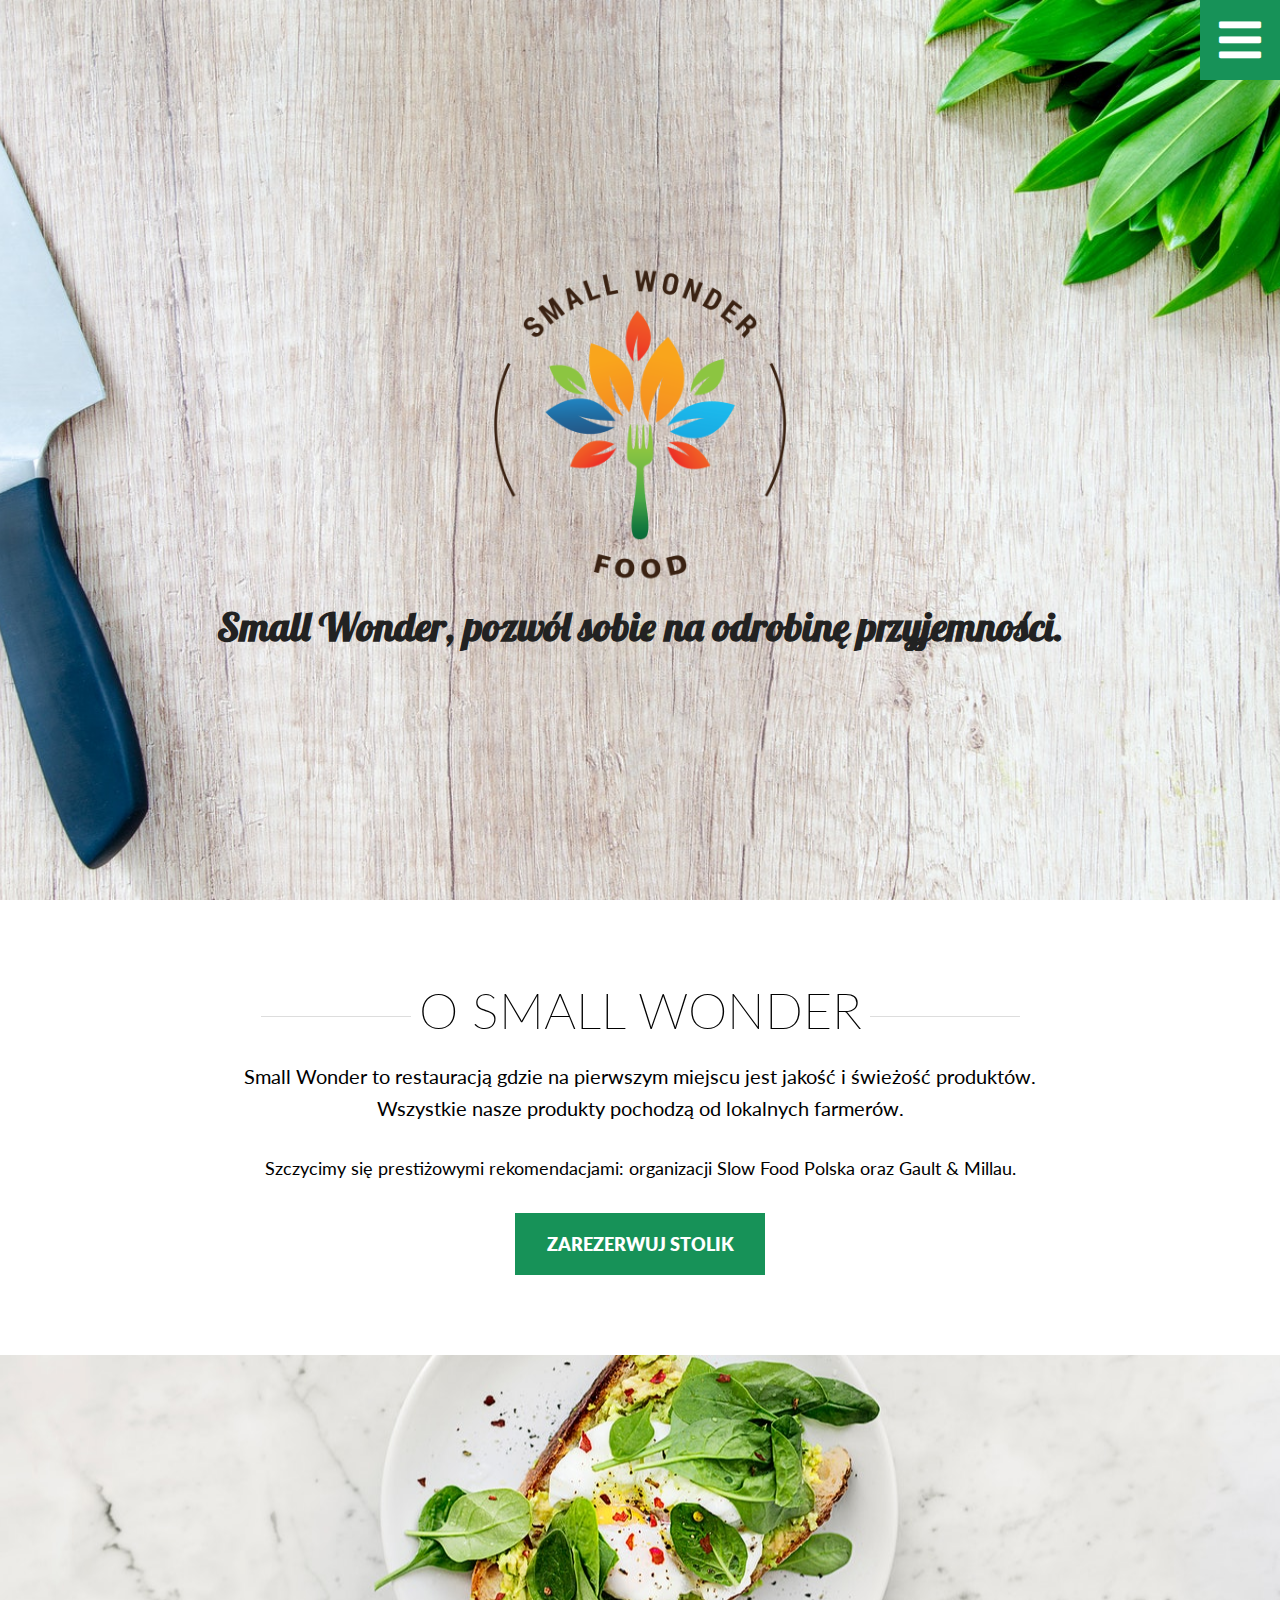
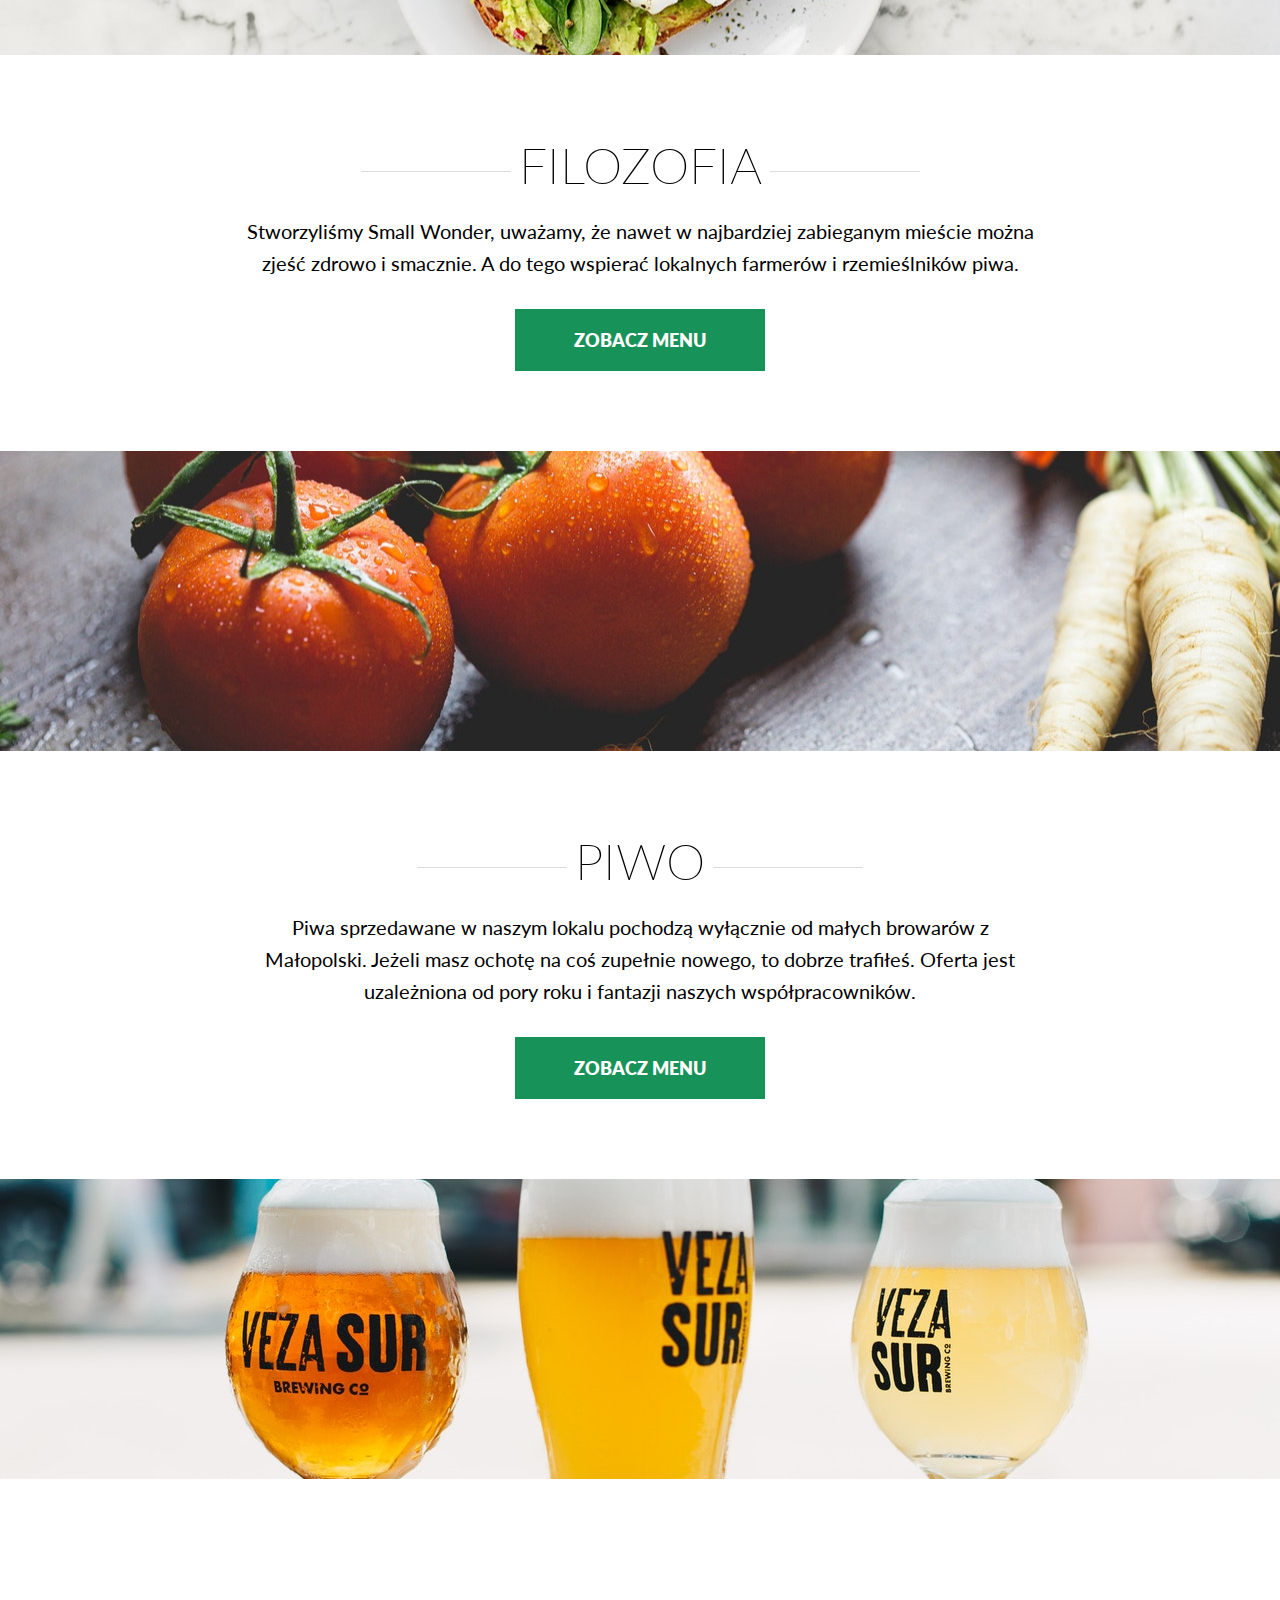
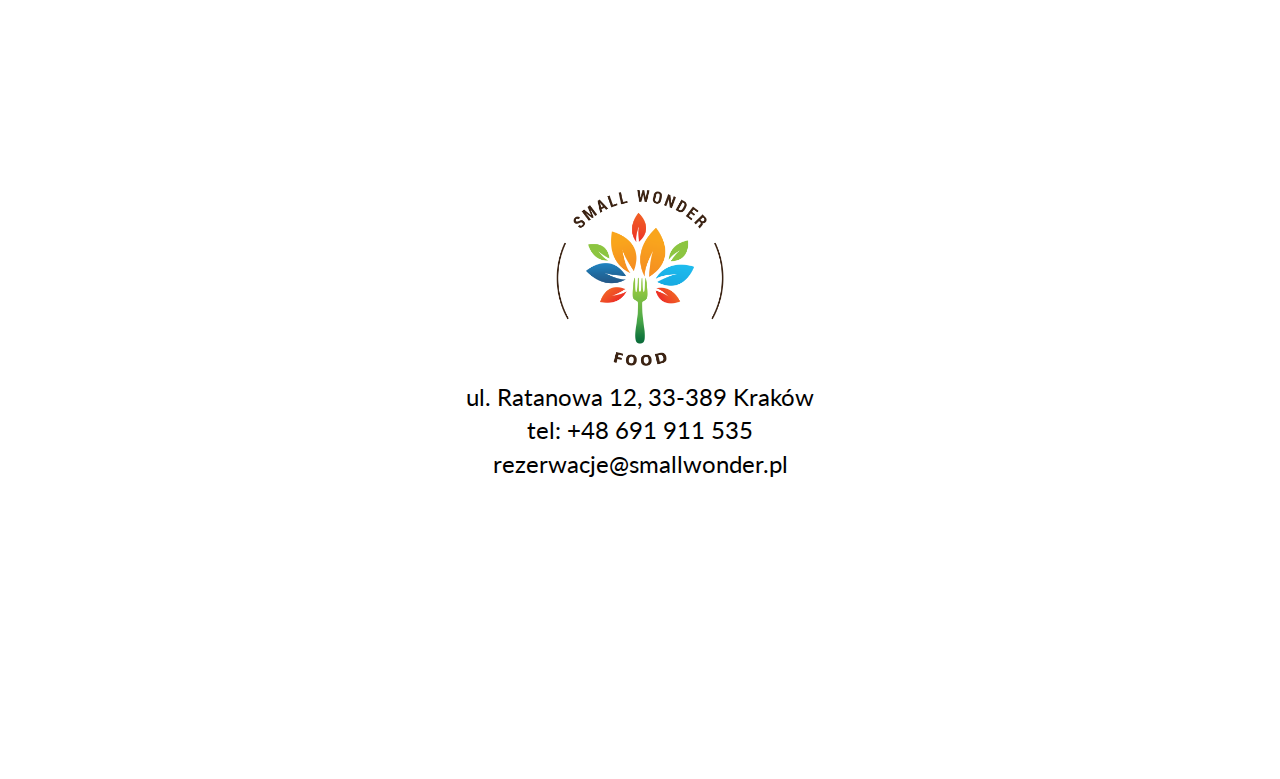
==== index.html @ 8755cf86 "first commit" ====
<!DOCTYPE html>
<html lang="pl">
<head>
  <meta charset="UTF-8">
  <meta name="description" content="Gotowanie to nasza pasja.">
  <meta name="keywords" content="restauracja, dobre jedzenie, kraków, piwo, obiad, lunch, kolacja">
  <meta name="author" content="ddg">
  <meta name="viewport" content="width=device-width, initial-scale=1.0">
  <link rel="stylesheet" href="https://cdnjs.cloudflare.com/ajax/libs/font-awesome/5.15.1/css/all.min.css">
  <link rel="stylesheet" href="css/utilities.css">
  <link rel="stylesheet" href="css/main.css">
  <title>Small Wonder - Home</title>
</head>

<body>
  <div class="wrapper">
    <!-- Start menu -->
    <div class="menu">
      <div class="menu-btn">
        <p><i class="fas fa-bars fa-3x"></i></p>
      </div>
      <div class="menu-container text-center">
        <nav>
          <ul class="main-menu">
            <li><a class="active" href="./">Start</a></li>
            <li><a href="menu.html">Menu</a></li>
            <li><a href="imprezy.html">Imprezy</a></li>
            <li><a href="rezerwacja.html">Rezerwacja</a></li>
            <li><a href="kontakt.html">Kontakt</a></li>
          </ul>
          <ul class="social-menu">
            <li><a href="https://www.instagram.com/"><i class="fab fa-instagram fa-3x"></i></a></li>
            <li><a href="https://www.facebook.com"><i class="fab fa-facebook-square fa-3x"></i></a></li>
          </ul>
        </nav>
      </div>
    </div>
    <!-- Start header -->
    <header class="home-page">
      <div class="container text-center content-center">
        <img class="logo" src="img/logo.png" alt="small wonder logo">
        <h1>Small Wonder, pozwól sobie na odrobinę przyjemności.</h1>
      </div>
    </header>
    <!-- Start main -->
    <main>
      <!-- Start About-us -->
      <section class="about-us">
        <div class="container text-center">
          <h2 class="primary-header">O Small Wonder</h2>
          <p class="lead">Small Wonder to restauracją gdzie na pierwszym miejscu jest jakość i świeżość produktów. Wszystkie nasze produkty pochodzą od lokalnych farmerów.</p>
          <p class="small-text">Szczycimy się prestiżowymi rekomendacjami: organizacji Slow Food Polska oraz Gault &
            Millau.</p>
          <a href="rezerwacja.html" class="btn">Zarezerwuj stolik</a>
        </div>
      </section>

      <div class="bg-img about-us-bg"></div>

      <!-- Start philosophy -->
      <section class="philosophy">
        <div class="container text-center">
          <h2 class="primary-header">Filozofia</h2>
          <p class="lead">Stworzyliśmy Small Wonder, uważamy, że nawet w najbardziej zabieganym mieście można zjeść zdrowo i smacznie. A do tego wspierać lokalnych farmerów i rzemieślników piwa.</p>
          <a href="menu.html" class="btn">Zobacz menu</a>
        </div>
      </section>
      
      <div class="bg-img philosophy-bg"></div>

      <!-- Start our beers -->
      <section class="our-beers">
        <div class="container text-center">
          <h2 class="primary-header">Piwo</h2>
          <p class="lead">Piwa sprzedawane w naszym lokalu pochodzą wyłącznie od małych browarów z Małopolski. Jeżeli masz ochotę na coś zupełnie nowego, to dobrze trafiłeś. Oferta jest uzależniona od pory roku i fantazji naszych współpracowników.</p>
          <a href="menu.html" class="btn">Zobacz menu</a>
        </div>
      </section>

      <div class="bg-img beer-bg"></div>

    </main>
    <!-- Footer and contact -->
    <footer>
      <div class="container text-center content-center">
        <img class="logo" src="img/logo.png" alt="small wonder logo">
        <div class="contact">
          <p>ul. Ratanowa 12, 33-389 Kraków</p>
          <p>tel: +48 691 911 535</p>
          <p>rezerwacje@smallwonder.pl</p>
        </div>
      </div>
    </footer>
  </div>
  <script src="js/main.js"></script>
</body>

</html>
---- css/utilities.css ----
/* Utilities */
.container{
  padding: 60px 40px 60px;
  width: 100%;
  max-width: 960px;
  margin: 0 auto;
  overflow: hidden;
}

.content-center{
    position: absolute;
    top: 50%;
    left: 50%;
    width: 80%;
    transform: translate(-50%, -50%);
}
.primary-header{
  position: relative;
  display: inline-block;
  font-size: 3.2rem;
  margin-bottom: 20px;
  text-transform: uppercase;
  font-weight: 200;
}
.primary-header::before,
.primary-header::after{
  content: '';
  position: absolute;
  top: 60%;
  width: 50px;
  height: 1px;
  background-color: #ddd;
}
.primary-header::before{
  left: -54px;
}
.primary-header::after{
  right: -54px;
}
.logo{
  width: 250px;
}
.lead{
  font-size: 2rem;
  margin-bottom: 30px;
}
.small-text{
  font-size: 1.6rem;
}

.btn{
  display: inline-block;
  padding: 20px 30px;
  width: 250px;
  background-color: var(--primary-color);
  font-size: 1.8rem;
  font-weight: 800;
  text-transform: uppercase;
}

.text-center{
  text-align: center;
}
.bg-img{
  position: relative;
  height: 300px;
}
.sub-page{
  position: relative;
  height: 65vh;
}

/* Media */

/* Phone */
@media (min-width: 940px){
  .container{
    padding: 80px 80px;
  }
.primary-header::before,
.primary-header::after{
  width: 150px;
}
  .primary-header::before{
    left: -158px;
  }
  .primary-header::after{
    right: -158px;
  }
}
---- css/main.css ----
@import url('https://fonts.googleapis.com/css2?family=Lobster&family=Shadows+Into+Light+Two&display=swap');
@import url('https://fonts.googleapis.com/css2?family=Lato:wght@100;300;700&display=swap');
/* Var */
:root{
  --primary-color: hsl(152, 73%, 33%);

}
/* Reset */
*{
  box-sizing: border-box;
  margin: 0;
  padding: 0;
}
html{
  font-size: 10px;
  font-family: 'Lato', sans-serif;
}
a{
  text-decoration: none;
  color: #fff;
}
p{
  font-size: 1.6rem;
  line-height: 1.6;
}
ul{
  list-style: none;
}
img{
  width: 100%;
}

/* Menu */
.menu-container{
  display: block;
  position: fixed;
  padding: 20px 0 40px;
  width: 100%;
  background-color: var(--primary-color);
  transform: translateY(-100%);
  transition: .5s ease-in;
  z-index: 1;
}
.menu-btn{
  cursor: pointer;
}
.menu-btn p i{
  transition: .5s ease-in;
}
.menu-btn.show p i{
  transform: rotate(90deg);
}

.main-menu a{
  position: relative;
  display: inline-block;
  padding: 0 10px;
  margin-top: 15px;
  font-size: 2.2rem;
  text-transform: uppercase;
  outline: none;
}
.social-menu {
  margin-top: 20px;
}
.social-menu li {
  display:inline-block;
  margin-left: 20px;
  color: #fff;
}
.social-menu > li:first-child{
  margin-left: 0px;
}
.main-menu >li:first-child a {
margin-top: 0;
}
.main-menu a.active::before{
content: '';
position: absolute;
left: 0;
right: 0;
bottom: -3px;
width: 100%;
height: 1px;
background-color: #fff;
}

.show{
transform: translateX(0);
}

.menu-btn{
  position: fixed;
  top: 0;
  right: 0;
  display: flex;
  justify-content: center;
  align-items: center;
  width: 80px;
  height: 80px;
  background-color: var(--primary-color);
  color: #fff;
  z-index: 2;
}

/* Header */
header.home-page{
  position: relative;
  height: 100vh;
  width: 100%;
  background:url('../img/main-bg-md.jpg') no-repeat center center/cover;
}
header .container{
  padding: 0;
}
header .container h1{
  font-family: 'Lobster', cursive;
  font-size: 2.4rem;
  color:  #222;
}

/* About-us */
.about-us .btn{
  margin-top: 30px;
}
.about-us-bg,
.philosophy-bg,
.beer-bg{
  background-attachment: fixed;
}
.about-us-bg{
  background: url('../img/menu-sm.jpg') no-repeat center center/cover;
}

/* Philosophy */
.philosophy-bg{
    background: url('../img/vegetable-sm.jpg') no-repeat center center/cover;
}
/* Beer */
.beer-bg{
  background: url('../img/beer-sm.jpg') no-repeat center center/cover;
}
/* footer and contact */
footer{
  position: relative;
  height: 100vh;
}
footer img.logo{
  width: 200px;
}
footer .container{
  padding:0;
}

footer .contact p:first-child{
  margin-top: 0px;
}
footer .contact p{
  font-size: 2.4rem;
  line-height: 1.4;
}

/* Menu page */
.menu-header{
  background:url('../img/menu-sm.jpg') no-repeat center center/cover;
}
.restaurant-menu .primary-header{
  margin-top: 60px;
}
.type-of-dish{
  font-size: 3.2rem;
  font-weight: 400;
}
.dish-container{
  padding:20px 0px;
  margin-top: 40px;
  border-bottom: 1px solid #ddd;
}
.container > .dish-container:first-child{
  margin-top: 0;
  padding-top: 0;
}

.food-box{
  padding: 10px 10px;
}
.food-box .dish{
  font-size: 2rem;
}
.food-box .price{
  font-weight: bold;
  margin-top: 5px;
  font-size: 1.4rem;
}
/* Party page */
.party-header{
  background:url('../img/party-sm.jpg') no-repeat center center/cover;
}
.space{
  background-color: var(--primary-color);
  color: #fff;
}
.space.container{
  min-width: 100%;
}
.space .primary-header{
  font-size: 2.4rem;
}
.space h4{
  font-weight: 200;
  font-size: 2.6rem;
  margin: 10px 0 10px;
}
.space .primary-header::before,
.space .primary-header::after{
  background-color: #fff;
}
.number-of-seets{
  font-size: 10rem;
}
/* Reservation */
.reservation-header{
  background: url('../img/reservation-sm.jpg') no-repeat center center/cover;
}
.reservation .lead{
  border-bottom: 1px solid #d3d3d3;
  padding-bottom: 30px;
}
/* Contact page */
header.sub-page.contact-page{
  height: 90vh;
  box-shadow: -2px -2px 20px #666;
}
.contact-page .logo{
  margin-bottom: 10px;
}
.contact-page .btn{
  margin: 20px 0;
}
.contact-page .container{
  padding: 0;
}

.contact-card p{
  font-size: 1.8rem;
}
.contact-card > *:nth-child(6){
  margin-top: 20px;
}

.container-map{
  height: 100vh;
  overflow: hidden;
}
.map{
  width: 100%;
  height: 100vh;
}

/* Form */
.form-container h4{
  font-size: 3.2rem;
  font-weight: 200;
  margin: 30px 0 10px;
}
label{
  display: block;
  text-align: left;
  font-size: 2.2rem;
}
input, select, textarea{
  display: inline-block;
  padding: 10px 15px;
  margin: 5px 0 10px;
  width: 100%;
  border: 1px solid #ddd;
  border-radius: 2px;
  background-color: #fff;
  color: #444;
  font-size: 2rem;
  box-shadow: 1px 1px 2px rgb(146, 146, 146);
  outline: none;

}
input[type="submit"]{
  max-width: 300px;
  background-color: var(--primary-color);
  color: #fff;
  cursor: pointer;
}
input:invalid{
  box-shadow: 1px 1px 2px rgb(197, 56, 56);
}
input[name="name"]:valid,
input[type="tel"]:valid,
input[type="email"]:valid,
input[type="number"]:valid,
input[type="date"]:valid,
select[name="reservation-time"]
{
  box-shadow: 1px 1px 2px rgb(47, 160, 72);
}
textarea[name="coments"]{
  font-family: 'Lato', sans-serif;
  height: 150px;
}
/* Query */



@media (min-width:640px){
  .contact-card{
    display: flex;
    justify-content: center;
    align-items: center;    
  }
  .contact-page .logo{
    margin-bottom: 0;
  }
}


@media (min-width:750px){
  .logo{
    width: 350px;
  }
  header.sub-page.contact-page{
    height: 40vh;

  }
}


@media (min-width: 860px){
  .inner-container{
    width: 800px;
    margin: 0 auto;
  }
  .primary-header{
    font-size: 5rem;
  }
}


@media (min-width:1024px){
header.home-page .container h1{
  font-size: 4rem;
}


header.sub-page.contact-page{
  position: absolute;
  bottom: 0;
  right: 0;
  width:400px;
  height: 600px;
  background-color: #fff;
}
.contact-card{
  flex-direction: column;
}
.contact-card .logo{
  width: 200px;
}
.space .primary-header{
  font-size: 4rem;
}
.space h4{
  font-size: 3rem;
}
.small-text{
  font-size: 1.8rem;
}
.form-container h4{
  font-size: 4rem;
  margin-bottom: 20px;
}
.reservation p.lead{
  padding: 40px 0;
}

.menu-header{
  background-image: url('../img/menu-md.jpg');
}
.reservation-header{
  background-image: url('../img/reservation-md.jpg');
}
.party-header{
  background-image: url('../img/party-md.jpg');
}
.about-us-bg{
  background: url('../img/menu-md.jpg') no-repeat center center/cover;
}
.philosophy-bg{
    background: url('../img/vegetable-md.jpg') no-repeat center center/cover;
}
.beer-bg{
  background: url('../img/beer-md.jpg') no-repeat center center/cover;
}

}

@media (min-width: 1400px){
.menu-header{
  background-image: url('../img/menu-lg.jpg');
}
.reservation-header{
  background-image: url('../img/reservation-lg.jpg');
}
.party-header{
  background-image: url('../img/party-lg.jpg');
}
.home-page{
  background:url('../img/main-bg-lg.jpg') no-repeat center center/cover;
}
.about-us-bg{
  background: url('../img/menu-lg.jpg') no-repeat center center/cover;
}
.philosophy-bg{
    background: url('../img/vegetable-lg.jpg') no-repeat center center/cover;
}
.beer-bg{
  background: url('../img/beer-lg.jpg') no-repeat center center/cover;
}


}
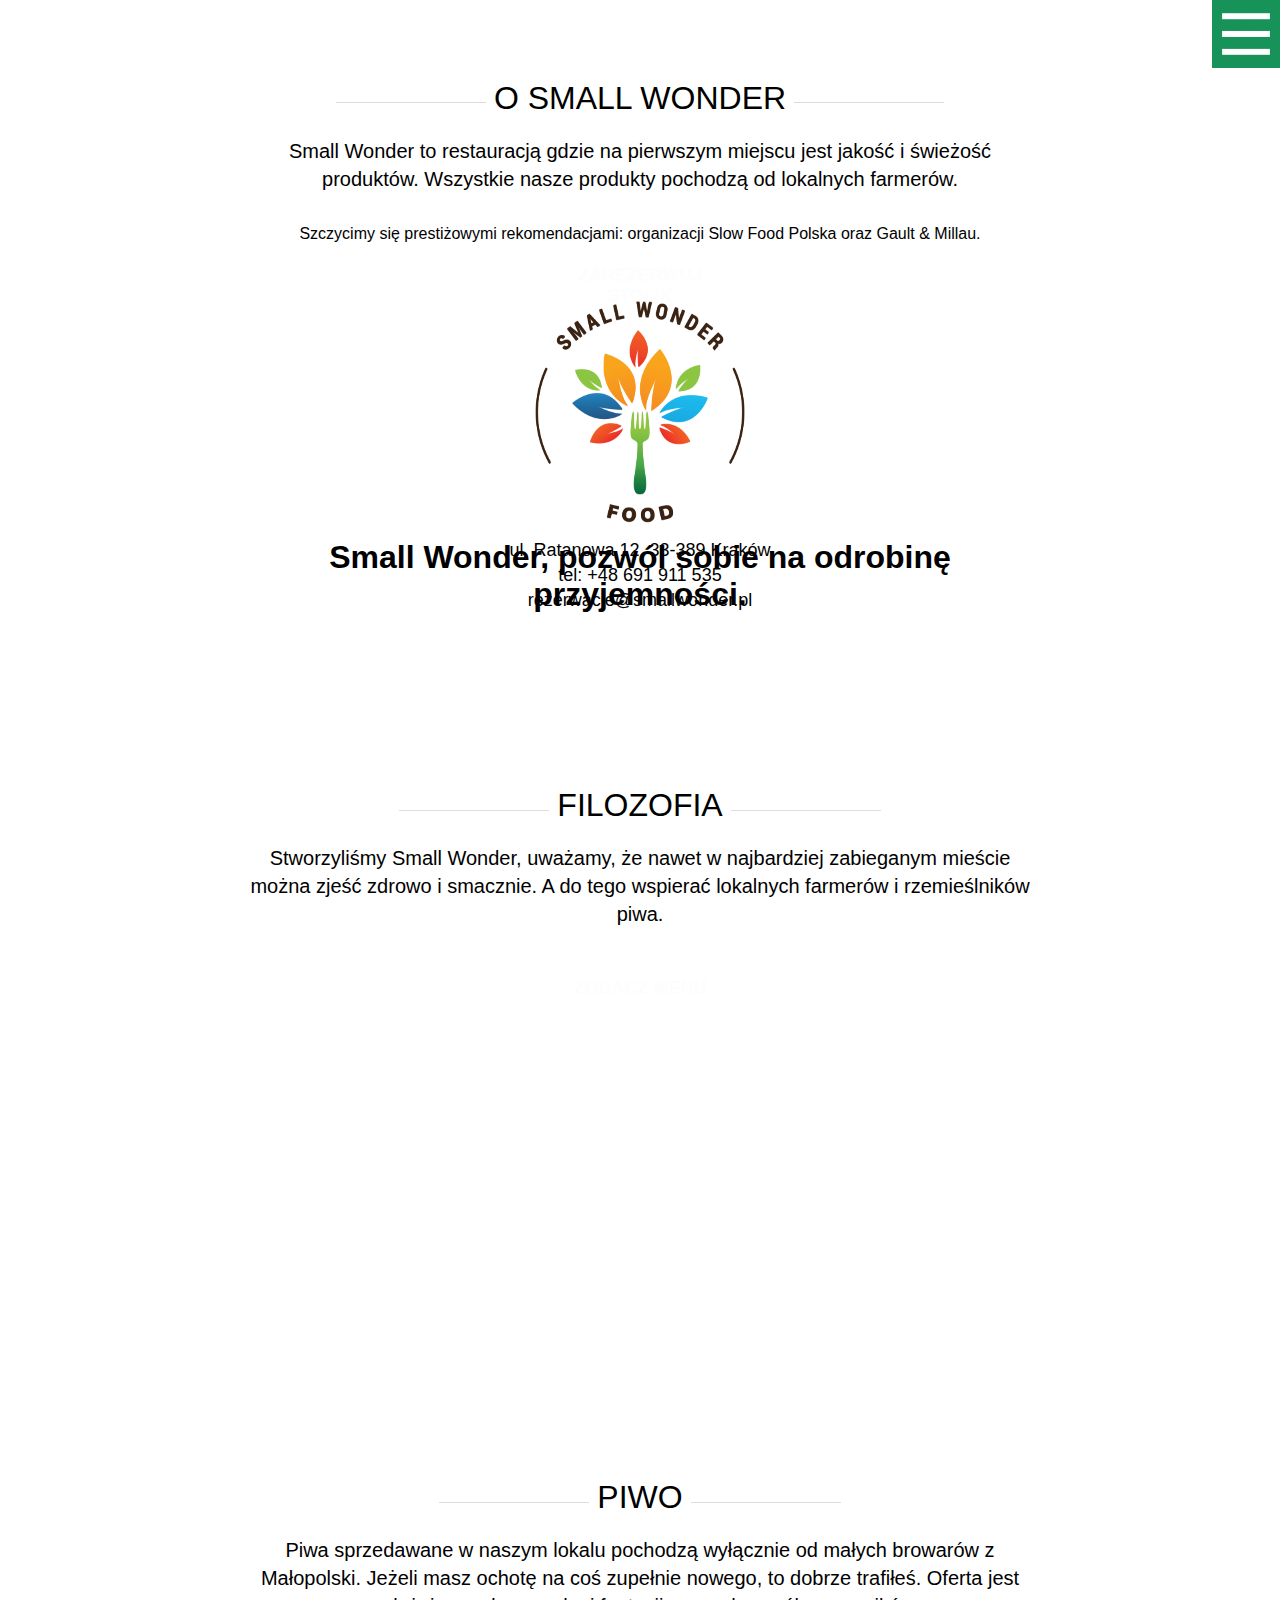
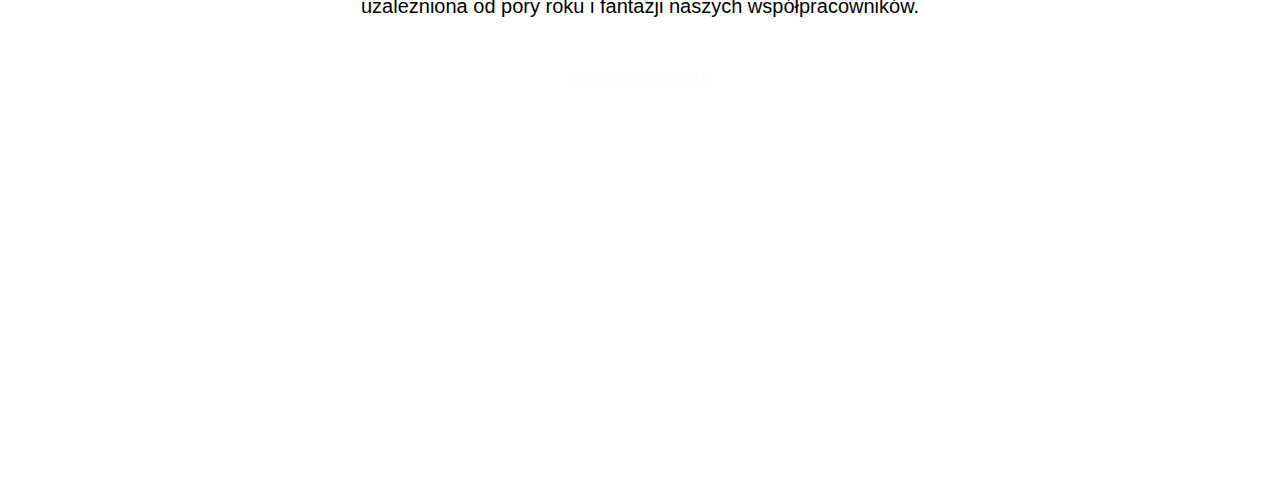
==== commit 49258216: "Change navigation to bem methodologies" ====
--- a/index.html
+++ b/index.html
@@ -1,5 +1,6 @@
 <!DOCTYPE html>
 <html lang="pl">
+
 <head>
   <meta charset="UTF-8">
   <meta name="description" content="Gotowanie to nasza pasja.">
@@ -10,31 +11,32 @@
   <link rel="stylesheet" href="css/utilities.css">
   <link rel="stylesheet" href="css/main.css">
   <title>Small Wonder - Home</title>
+  <script src="js/main.js" defer></script> 
 </head>
 
 <body>
   <div class="wrapper">
     <!-- Start menu -->
-    <div class="menu">
-      <div class="menu-btn">
-        <p><i class="fas fa-bars fa-3x"></i></p>
+    <nav class="menu wrapper__menu">
+      <div class="menu__button">
+        <span class="icon icon--menu"></span>
       </div>
-      <div class="menu-container text-center">
-        <nav>
-          <ul class="main-menu">
-            <li><a class="active" href="./">Start</a></li>
-            <li><a href="menu.html">Menu</a></li>
-            <li><a href="imprezy.html">Imprezy</a></li>
-            <li><a href="rezerwacja.html">Rezerwacja</a></li>
-            <li><a href="kontakt.html">Kontakt</a></li>
-          </ul>
-          <ul class="social-menu">
-            <li><a href="https://www.instagram.com/"><i class="fab fa-instagram fa-3x"></i></a></li>
-            <li><a href="https://www.facebook.com"><i class="fab fa-facebook-square fa-3x"></i></a></li>
-          </ul>
-        </nav>
+      <div class="menu__container">
+        <ul class="menu__main-menu-list">
+          <li class="menu__item"><a class="menu__link" class="active" href="./">Start</a></li>
+          <li class="menu__item"><a class="menu__link" href="menu.html">Menu</a></li>
+          <li class="menu__item"><a class="menu__link" href="imprezy.html">Imprezy</a></li>
+          <li class="menu__item"><a class="menu__link" href="rezerwacja.html">Rezerwacja</a></li>
+          <li class="menu__item"><a class="menu__link" href="kontakt.html">Kontakt</a></li>
+        </ul>
+        <ul class="menu__social-menu-list">
+          <li class="menu__item"><a class="menu__link" href="https://www.instagram.com/"><span
+                class="icon icon--instagram"></span></a></li>
+          <li class="menu__item"><a class="menu__link" href="https://www.facebook.com"><span
+                class="icon icon--facebook"></span></a></li>
+        </ul>
       </div>
-    </div>
+    </nav>
     <!-- Start header -->
     <header class="home-page">
       <div class="container text-center content-center">
@@ -48,7 +50,8 @@
       <section class="about-us">
         <div class="container text-center">
           <h2 class="primary-header">O Small Wonder</h2>
-          <p class="lead">Small Wonder to restauracją gdzie na pierwszym miejscu jest jakość i świeżość produktów. Wszystkie nasze produkty pochodzą od lokalnych farmerów.</p>
+          <p class="lead">Small Wonder to restauracją gdzie na pierwszym miejscu jest jakość i świeżość produktów.
+            Wszystkie nasze produkty pochodzą od lokalnych farmerów.</p>
           <p class="small-text">Szczycimy się prestiżowymi rekomendacjami: organizacji Slow Food Polska oraz Gault &
             Millau.</p>
           <a href="rezerwacja.html" class="btn">Zarezerwuj stolik</a>
@@ -61,18 +64,21 @@
       <section class="philosophy">
         <div class="container text-center">
           <h2 class="primary-header">Filozofia</h2>
-          <p class="lead">Stworzyliśmy Small Wonder, uważamy, że nawet w najbardziej zabieganym mieście można zjeść zdrowo i smacznie. A do tego wspierać lokalnych farmerów i rzemieślników piwa.</p>
+          <p class="lead">Stworzyliśmy Small Wonder, uważamy, że nawet w najbardziej zabieganym mieście można zjeść
+            zdrowo i smacznie. A do tego wspierać lokalnych farmerów i rzemieślników piwa.</p>
           <a href="menu.html" class="btn">Zobacz menu</a>
         </div>
       </section>
-      
+
       <div class="bg-img philosophy-bg"></div>
 
       <!-- Start our beers -->
       <section class="our-beers">
         <div class="container text-center">
           <h2 class="primary-header">Piwo</h2>
-          <p class="lead">Piwa sprzedawane w naszym lokalu pochodzą wyłącznie od małych browarów z Małopolski. Jeżeli masz ochotę na coś zupełnie nowego, to dobrze trafiłeś. Oferta jest uzależniona od pory roku i fantazji naszych współpracowników.</p>
+          <p class="lead">Piwa sprzedawane w naszym lokalu pochodzą wyłącznie od małych browarów z Małopolski. Jeżeli
+            masz ochotę na coś zupełnie nowego, to dobrze trafiłeś. Oferta jest uzależniona od pory roku i fantazji
+            naszych współpracowników.</p>
           <a href="menu.html" class="btn">Zobacz menu</a>
         </div>
       </section>
@@ -92,7 +98,6 @@
       </div>
     </footer>
   </div>
-  <script src="js/main.js"></script>
 </body>
 
 </html>--- a/css/main.css
+++ b/css/main.css
@@ -1,427 +1,120 @@
-@import url('https://fonts.googleapis.com/css2?family=Lobster&family=Shadows+Into+Light+Two&display=swap');
-@import url('https://fonts.googleapis.com/css2?family=Lato:wght@100;300;700&display=swap');
-/* Var */
-:root{
-  --primary-color: hsl(152, 73%, 33%);
+* {
+  padding: 0;
+  margin: 0;
+  -webkit-box-sizing: border-box;
+          box-sizing: border-box;
+}
 
+html {
+  font-size: 10px;
+  font-family: Verdana, Geneva, Tahoma, sans-serif;
 }
-/* Reset */
-*{
-  box-sizing: border-box;
-  margin: 0;
-  padding: 0;
+
+p {
+  font-size: 1.8rem;
+  line-height: 1.4;
 }
-html{
-  font-size: 10px;
-  font-family: 'Lato', sans-serif;
+
+h1 {
+  font-size: 3.2rem;
 }
-a{
+
+a {
+  color: #fdfdfd;
   text-decoration: none;
-  color: #fff;
+  text-transform: uppercase;
 }
-p{
-  font-size: 1.6rem;
-  line-height: 1.6;
-}
-ul{
+
+ul {
   list-style: none;
 }
-img{
-  width: 100%;
+
+.menu {
+  position: relative;
 }
 
-/* Menu */
-.menu-container{
-  display: block;
-  position: fixed;
-  padding: 20px 0 40px;
-  width: 100%;
-  background-color: var(--primary-color);
-  transform: translateY(-100%);
-  transition: .5s ease-in;
-  z-index: 1;
-}
-.menu-btn{
-  cursor: pointer;
-}
-.menu-btn p i{
-  transition: .5s ease-in;
-}
-.menu-btn.show p i{
-  transform: rotate(90deg);
-}
-
-.main-menu a{
-  position: relative;
-  display: inline-block;
-  padding: 0 10px;
-  margin-top: 15px;
-  font-size: 2.2rem;
-  text-transform: uppercase;
-  outline: none;
-}
-.social-menu {
-  margin-top: 20px;
-}
-.social-menu li {
-  display:inline-block;
-  margin-left: 20px;
-  color: #fff;
-}
-.social-menu > li:first-child{
-  margin-left: 0px;
-}
-.main-menu >li:first-child a {
-margin-top: 0;
-}
-.main-menu a.active::before{
-content: '';
-position: absolute;
-left: 0;
-right: 0;
-bottom: -3px;
-width: 100%;
-height: 1px;
-background-color: #fff;
-}
-
-.show{
-transform: translateX(0);
-}
-
-.menu-btn{
-  position: fixed;
+.menu__button {
+  position: absolute;
   top: 0;
   right: 0;
-  display: flex;
-  justify-content: center;
-  align-items: center;
-  width: 80px;
-  height: 80px;
-  background-color: var(--primary-color);
-  color: #fff;
+  padding: 10px;
+  background: #179258;
+  cursor: pointer;
+  -webkit-transition: 0.5s ease-out;
+  transition: 0.5s ease-out;
   z-index: 2;
 }
 
-/* Header */
-header.home-page{
-  position: relative;
-  height: 100vh;
-  width: 100%;
-  background:url('../img/main-bg-md.jpg') no-repeat center center/cover;
-}
-header .container{
-  padding: 0;
-}
-header .container h1{
-  font-family: 'Lobster', cursive;
-  font-size: 2.4rem;
-  color:  #222;
+.menu__button--show {
+  -webkit-transform: rotate(-90deg);
+          transform: rotate(-90deg);
 }
 
-/* About-us */
-.about-us .btn{
-  margin-top: 30px;
-}
-.about-us-bg,
-.philosophy-bg,
-.beer-bg{
-  background-attachment: fixed;
-}
-.about-us-bg{
-  background: url('../img/menu-sm.jpg') no-repeat center center/cover;
+.menu__container {
+  display: -webkit-box;
+  display: -ms-flexbox;
+  display: flex;
+  -webkit-box-pack: center;
+      -ms-flex-pack: center;
+          justify-content: center;
+  -webkit-box-align: center;
+      -ms-flex-align: center;
+          align-items: center;
+  -webkit-box-orient: vertical;
+  -webkit-box-direction: normal;
+      -ms-flex-direction: column;
+          flex-direction: column;
+  position: absolute;
+  top: -450px;
+  left: 0;
+  right: 0;
+  padding: 50px;
+  background: #179258;
+  z-index: 1;
+  -webkit-transition: 0.5s ease-out;
+  transition: 0.5s ease-out;
 }
 
-/* Philosophy */
-.philosophy-bg{
-    background: url('../img/vegetable-sm.jpg') no-repeat center center/cover;
-}
-/* Beer */
-.beer-bg{
-  background: url('../img/beer-sm.jpg') no-repeat center center/cover;
-}
-/* footer and contact */
-footer{
-  position: relative;
-  height: 100vh;
-}
-footer img.logo{
-  width: 200px;
-}
-footer .container{
-  padding:0;
+.menu__container--active {
+  top: 0;
 }
 
-footer .contact p:first-child{
-  margin-top: 0px;
-}
-footer .contact p{
-  font-size: 2.4rem;
-  line-height: 1.4;
+.menu__item {
+  text-align: center;
+  line-height: 2;
 }
 
-/* Menu page */
-.menu-header{
-  background:url('../img/menu-sm.jpg') no-repeat center center/cover;
-}
-.restaurant-menu .primary-header{
-  margin-top: 60px;
-}
-.type-of-dish{
-  font-size: 3.2rem;
-  font-weight: 400;
-}
-.dish-container{
-  padding:20px 0px;
-  margin-top: 40px;
-  border-bottom: 1px solid #ddd;
-}
-.container > .dish-container:first-child{
-  margin-top: 0;
-  padding-top: 0;
+.menu__link {
+  font-size: 2.4rem;
 }
 
-.food-box{
-  padding: 10px 10px;
-}
-.food-box .dish{
-  font-size: 2rem;
-}
-.food-box .price{
-  font-weight: bold;
-  margin-top: 5px;
-  font-size: 1.4rem;
-}
-/* Party page */
-.party-header{
-  background:url('../img/party-sm.jpg') no-repeat center center/cover;
-}
-.space{
-  background-color: var(--primary-color);
-  color: #fff;
-}
-.space.container{
-  min-width: 100%;
-}
-.space .primary-header{
-  font-size: 2.4rem;
-}
-.space h4{
-  font-weight: 200;
-  font-size: 2.6rem;
-  margin: 10px 0 10px;
-}
-.space .primary-header::before,
-.space .primary-header::after{
-  background-color: #fff;
-}
-.number-of-seets{
-  font-size: 10rem;
-}
-/* Reservation */
-.reservation-header{
-  background: url('../img/reservation-sm.jpg') no-repeat center center/cover;
-}
-.reservation .lead{
-  border-bottom: 1px solid #d3d3d3;
-  padding-bottom: 30px;
-}
-/* Contact page */
-header.sub-page.contact-page{
-  height: 90vh;
-  box-shadow: -2px -2px 20px #666;
-}
-.contact-page .logo{
-  margin-bottom: 10px;
-}
-.contact-page .btn{
-  margin: 20px 0;
-}
-.contact-page .container{
-  padding: 0;
+.menu__social-menu-list {
+  display: -webkit-box;
+  display: -ms-flexbox;
+  display: flex;
+  -webkit-box-pack: justify;
+      -ms-flex-pack: justify;
+          justify-content: space-between;
+  margin-top: 25px;
+  width: 40%;
 }
 
-.contact-card p{
-  font-size: 1.8rem;
-}
-.contact-card > *:nth-child(6){
-  margin-top: 20px;
+.icon {
+  display: block;
+  width: 48px;
+  height: 48px;
+  background-size: cover;
 }
 
-.container-map{
-  height: 100vh;
-  overflow: hidden;
-}
-.map{
-  width: 100%;
-  height: 100vh;
+.icon--instagram {
+  background-image: url(../img/icons/instagram.png);
 }
 
-/* Form */
-.form-container h4{
-  font-size: 3.2rem;
-  font-weight: 200;
-  margin: 30px 0 10px;
-}
-label{
-  display: block;
-  text-align: left;
-  font-size: 2.2rem;
-}
-input, select, textarea{
-  display: inline-block;
-  padding: 10px 15px;
-  margin: 5px 0 10px;
-  width: 100%;
-  border: 1px solid #ddd;
-  border-radius: 2px;
-  background-color: #fff;
-  color: #444;
-  font-size: 2rem;
-  box-shadow: 1px 1px 2px rgb(146, 146, 146);
-  outline: none;
-
-}
-input[type="submit"]{
-  max-width: 300px;
-  background-color: var(--primary-color);
-  color: #fff;
-  cursor: pointer;
-}
-input:invalid{
-  box-shadow: 1px 1px 2px rgb(197, 56, 56);
-}
-input[name="name"]:valid,
-input[type="tel"]:valid,
-input[type="email"]:valid,
-input[type="number"]:valid,
-input[type="date"]:valid,
-select[name="reservation-time"]
-{
-  box-shadow: 1px 1px 2px rgb(47, 160, 72);
-}
-textarea[name="coments"]{
-  font-family: 'Lato', sans-serif;
-  height: 150px;
-}
-/* Query */
-
-
-
-@media (min-width:640px){
-  .contact-card{
-    display: flex;
-    justify-content: center;
-    align-items: center;    
-  }
-  .contact-page .logo{
-    margin-bottom: 0;
-  }
+.icon--facebook {
+  background-image: url(../img/icons/facebook.png);
 }
 
-
-@media (min-width:750px){
-  .logo{
-    width: 350px;
-  }
-  header.sub-page.contact-page{
-    height: 40vh;
-
-  }
+.icon--menu {
+  background-image: url(../img/icons/menu.png);
 }
-
-
-@media (min-width: 860px){
-  .inner-container{
-    width: 800px;
-    margin: 0 auto;
-  }
-  .primary-header{
-    font-size: 5rem;
-  }
-}
-
-
-@media (min-width:1024px){
-header.home-page .container h1{
-  font-size: 4rem;
-}
-
-
-header.sub-page.contact-page{
-  position: absolute;
-  bottom: 0;
-  right: 0;
-  width:400px;
-  height: 600px;
-  background-color: #fff;
-}
-.contact-card{
-  flex-direction: column;
-}
-.contact-card .logo{
-  width: 200px;
-}
-.space .primary-header{
-  font-size: 4rem;
-}
-.space h4{
-  font-size: 3rem;
-}
-.small-text{
-  font-size: 1.8rem;
-}
-.form-container h4{
-  font-size: 4rem;
-  margin-bottom: 20px;
-}
-.reservation p.lead{
-  padding: 40px 0;
-}
-
-.menu-header{
-  background-image: url('../img/menu-md.jpg');
-}
-.reservation-header{
-  background-image: url('../img/reservation-md.jpg');
-}
-.party-header{
-  background-image: url('../img/party-md.jpg');
-}
-.about-us-bg{
-  background: url('../img/menu-md.jpg') no-repeat center center/cover;
-}
-.philosophy-bg{
-    background: url('../img/vegetable-md.jpg') no-repeat center center/cover;
-}
-.beer-bg{
-  background: url('../img/beer-md.jpg') no-repeat center center/cover;
-}
-
-}
-
-@media (min-width: 1400px){
-.menu-header{
-  background-image: url('../img/menu-lg.jpg');
-}
-.reservation-header{
-  background-image: url('../img/reservation-lg.jpg');
-}
-.party-header{
-  background-image: url('../img/party-lg.jpg');
-}
-.home-page{
-  background:url('../img/main-bg-lg.jpg') no-repeat center center/cover;
-}
-.about-us-bg{
-  background: url('../img/menu-lg.jpg') no-repeat center center/cover;
-}
-.philosophy-bg{
-    background: url('../img/vegetable-lg.jpg') no-repeat center center/cover;
-}
-.beer-bg{
-  background: url('../img/beer-lg.jpg') no-repeat center center/cover;
-}
-
-
-}+/*# sourceMappingURL=main.css.map */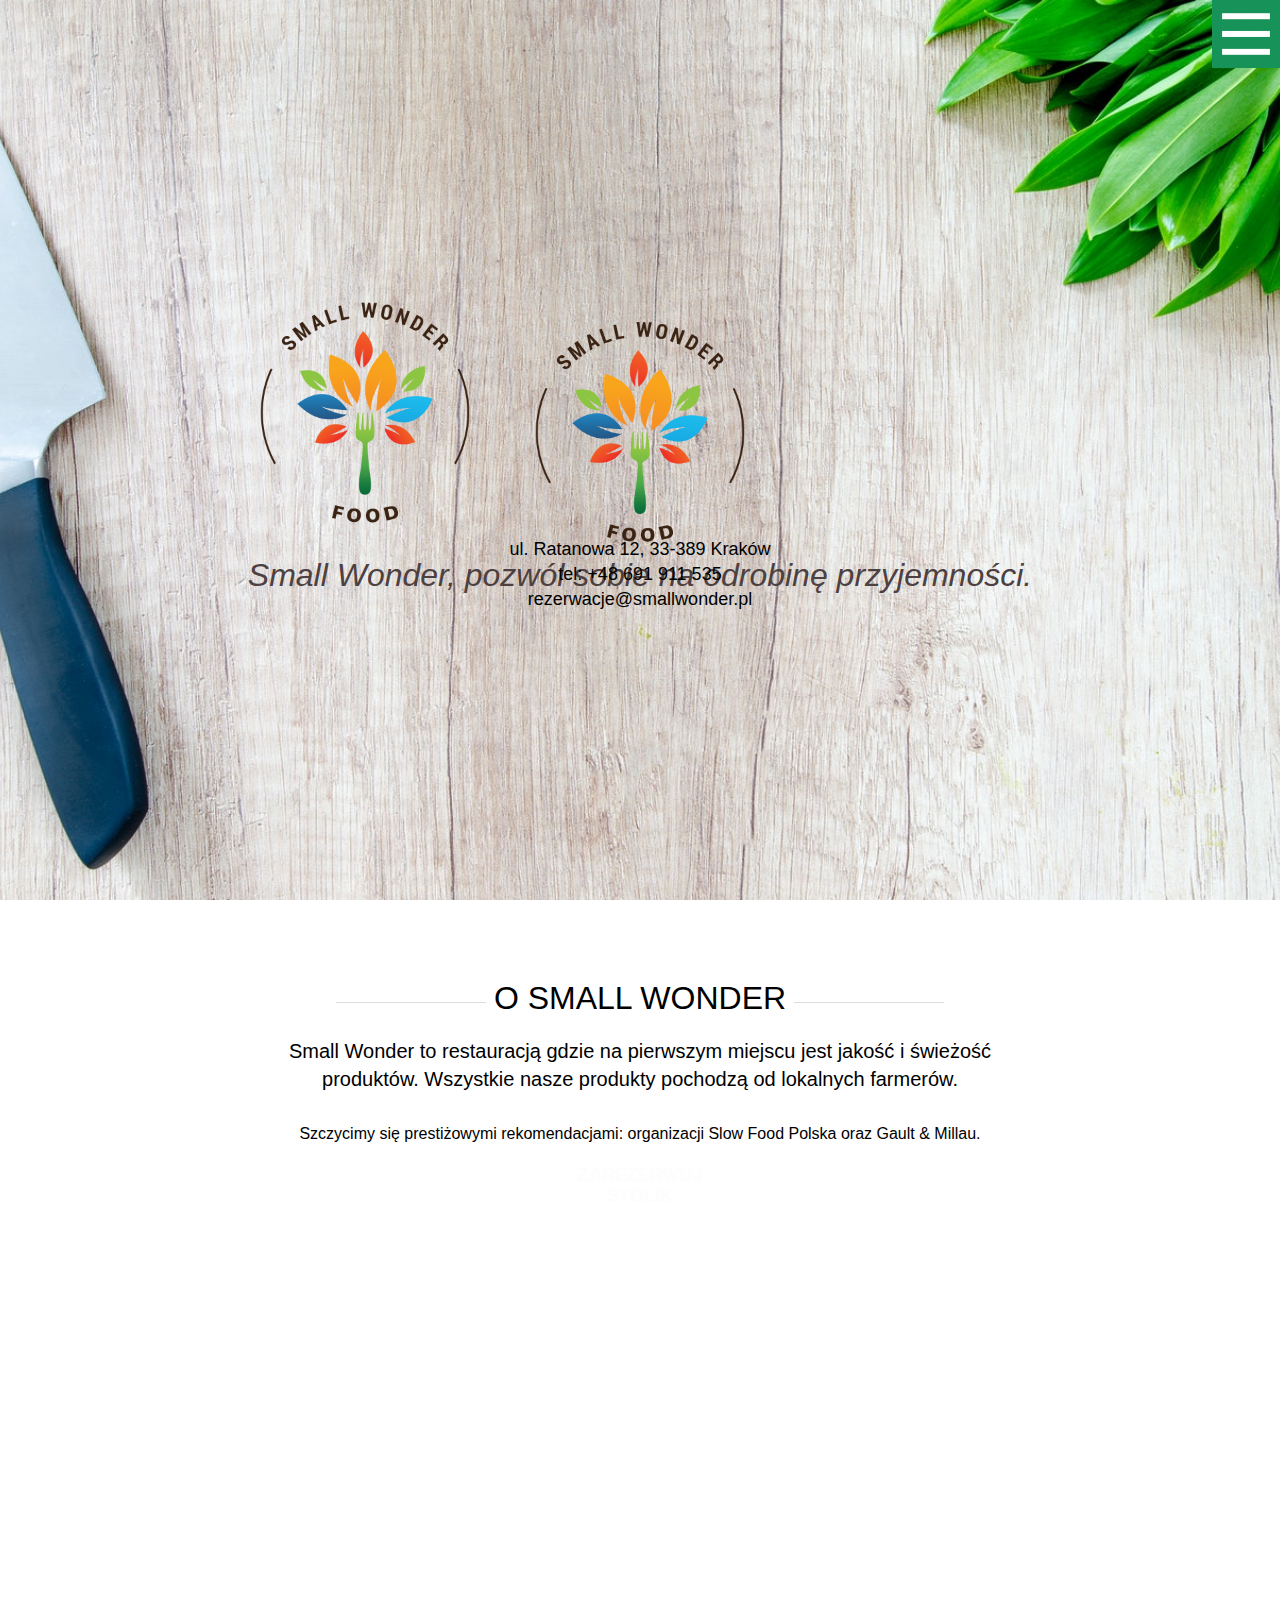
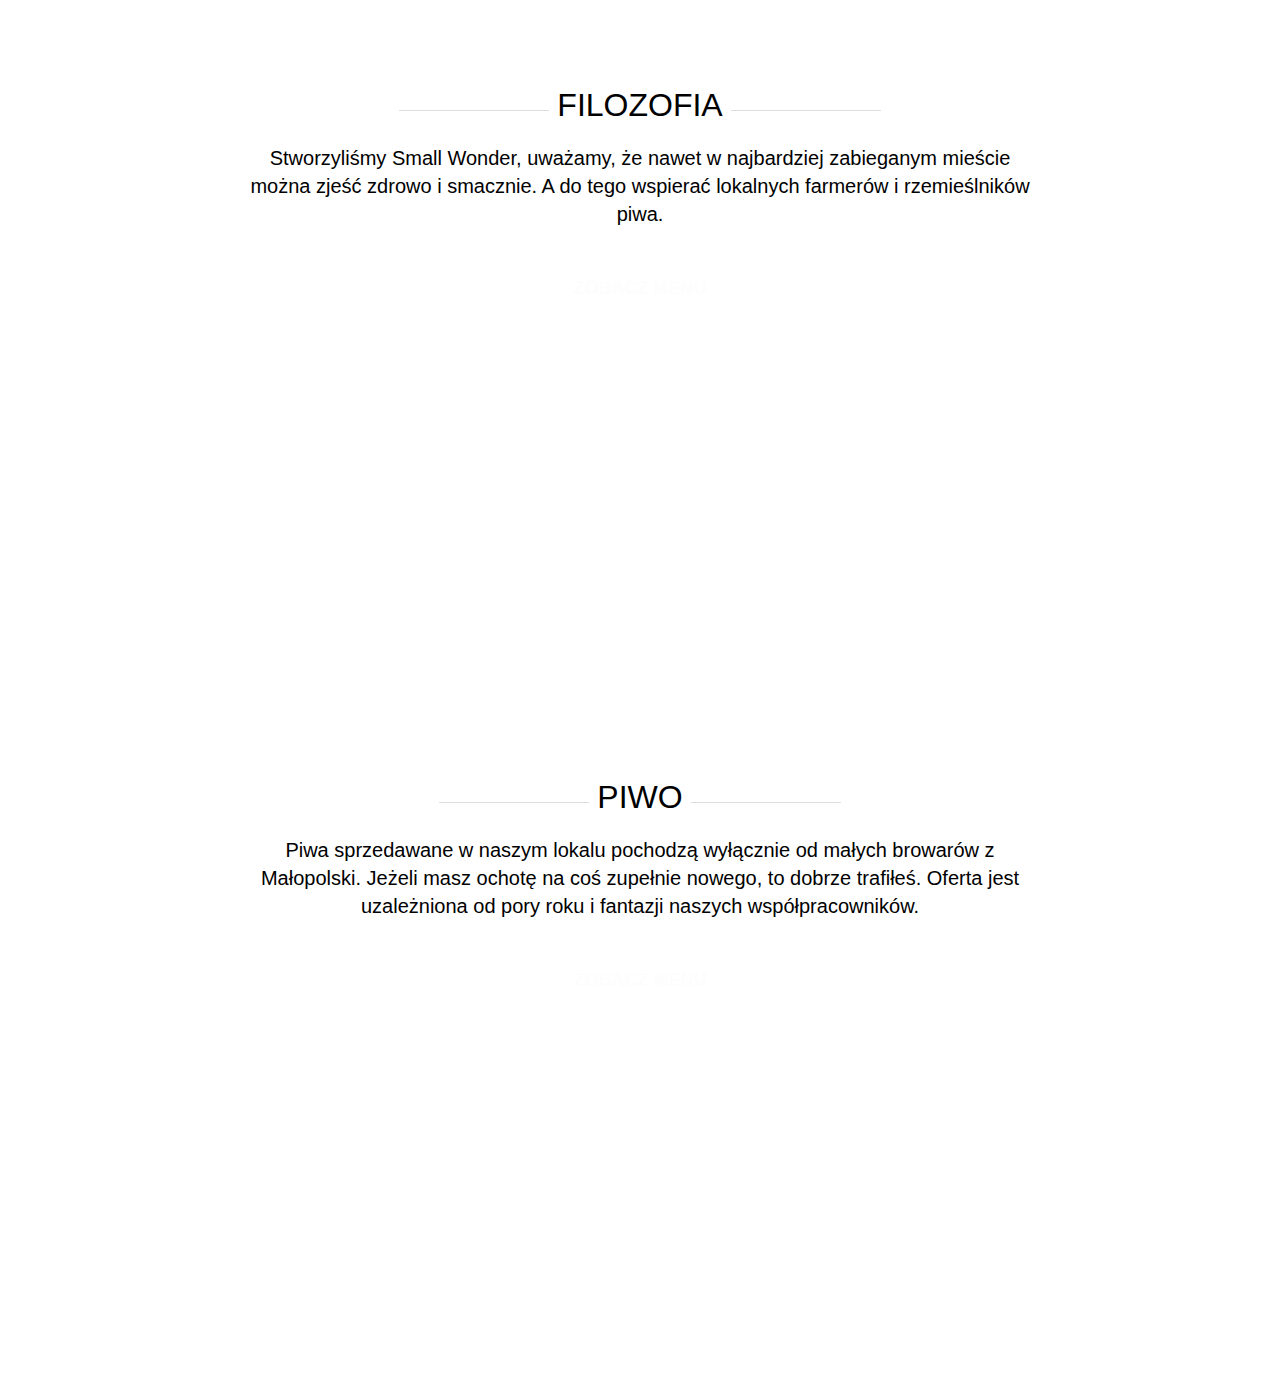
==== commit 1e18d295: "change showcase to bem methodologie" ====
--- a/index.html
+++ b/index.html
@@ -38,10 +38,10 @@
       </div>
     </nav>
     <!-- Start header -->
-    <header class="home-page">
-      <div class="container text-center content-center">
-        <img class="logo" src="img/logo.png" alt="small wonder logo">
-        <h1>Small Wonder, pozwól sobie na odrobinę przyjemności.</h1>
+    <header class="showcase">
+      <div class="showcase__container">
+        <img class="showcase__logo" src="img/logo.png" alt="small wonder logo">
+        <h1 class="showcase__title">Small Wonder, pozwól sobie na odrobinę przyjemności.</h1>
       </div>
     </header>
     <!-- Start main -->
--- a/css/main.css
+++ b/css/main.css
@@ -3,6 +3,10 @@
   margin: 0;
   -webkit-box-sizing: border-box;
           box-sizing: border-box;
+}
+
+img {
+  display: block;
 }
 
 html {
@@ -117,4 +121,31 @@
 .icon--menu {
   background-image: url(../img/icons/menu.png);
 }
+
+.showcase {
+  position: relative;
+  height: 100vh;
+  width: 100%;
+  background: url("../img/main-bg-md.jpg") no-repeat center center/cover;
+}
+
+.showcase__container {
+  position: relative;
+  top: 50%;
+  left: 50%;
+  -webkit-transform: translate(-50%, -50%);
+          transform: translate(-50%, -50%);
+}
+
+.showcase__logo {
+  margin: 0 auto;
+  width: 250px;
+}
+
+.showcase__title {
+  text-align: center;
+  font-weight: 200;
+  font-style: italic;
+  color: #4d4040;
+}
 /*# sourceMappingURL=main.css.map */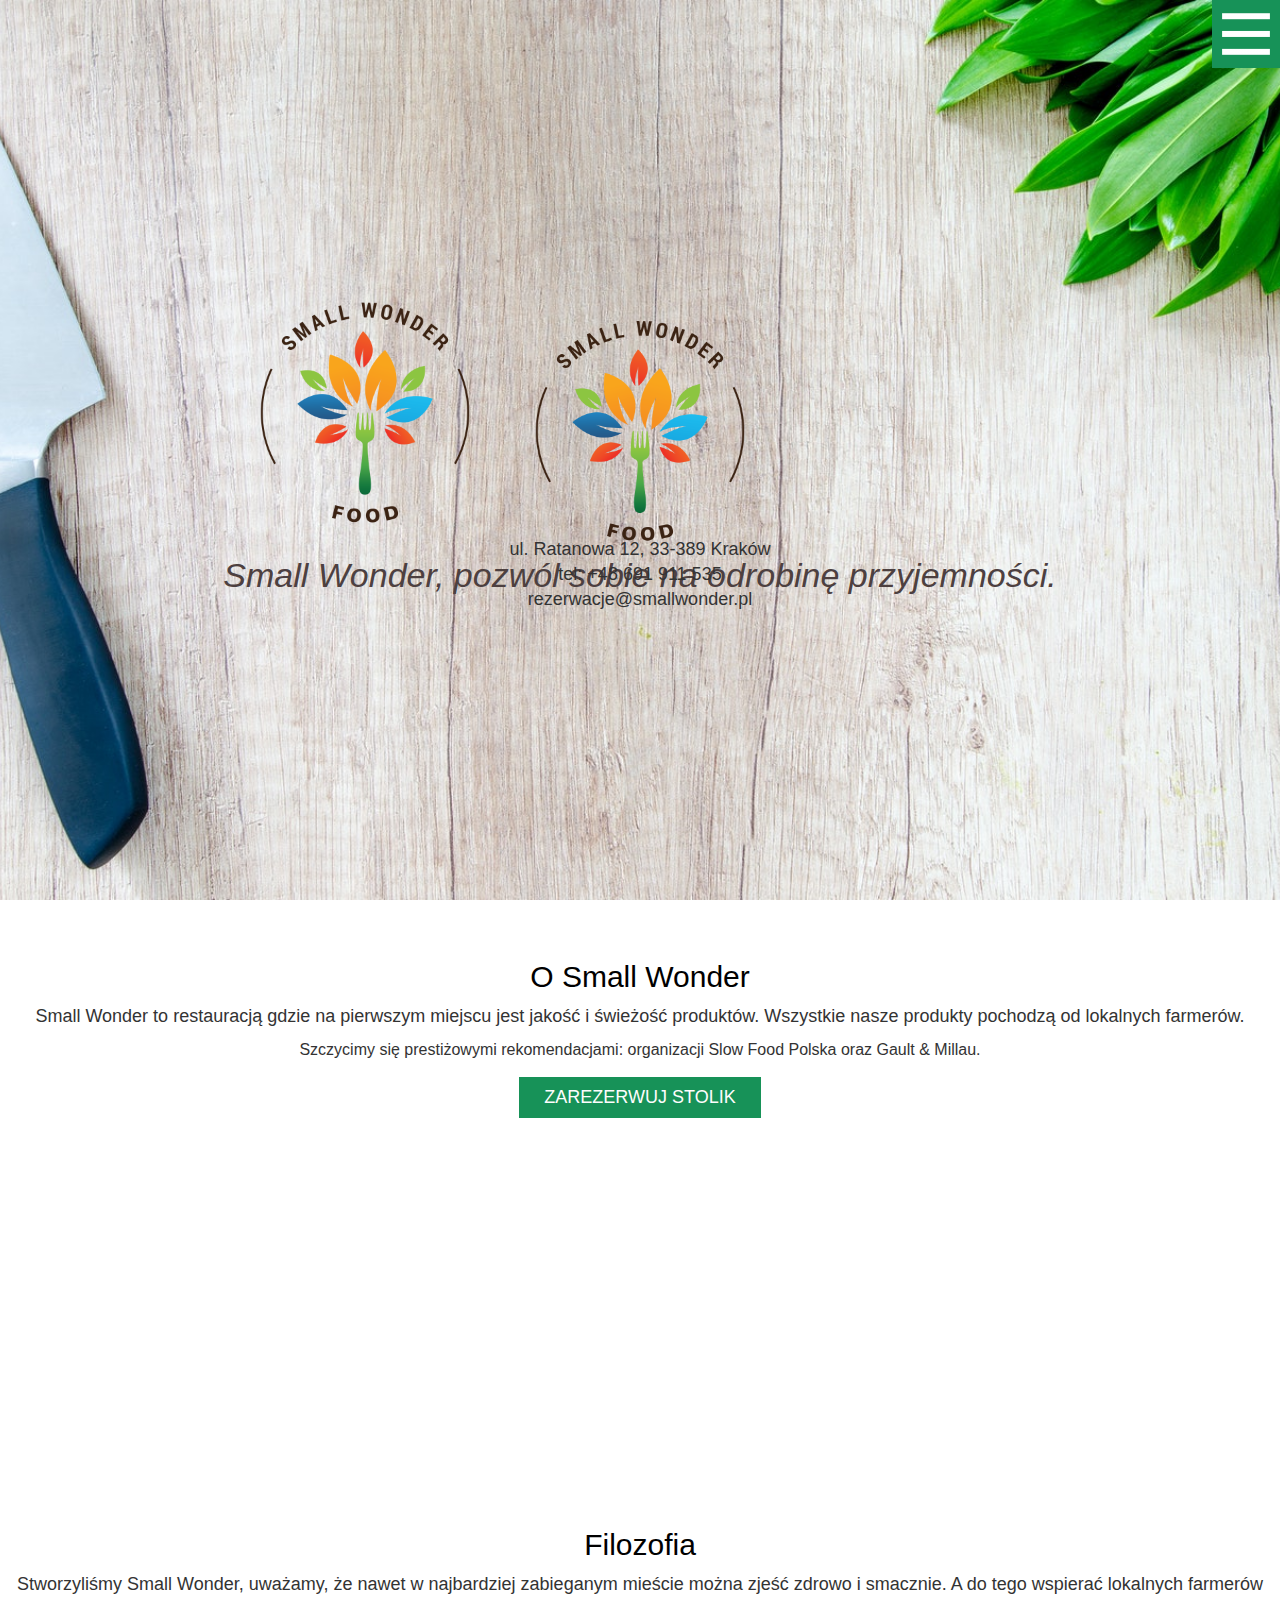
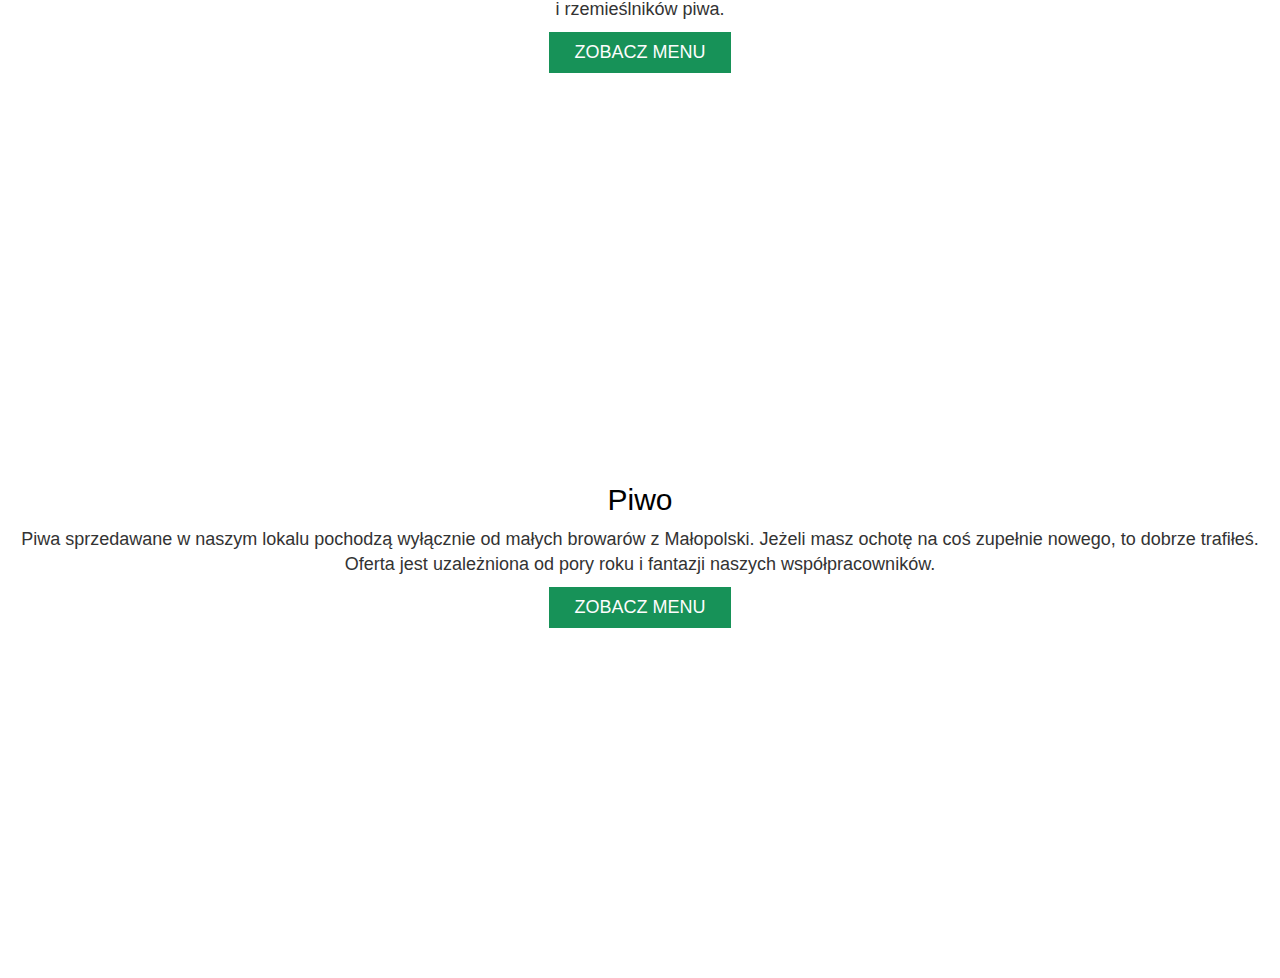
==== commit 8607ca4e: "change sections in index.html to bem methodologie" ====
--- a/index.html
+++ b/index.html
@@ -38,7 +38,7 @@
       </div>
     </nav>
     <!-- Start header -->
-    <header class="showcase">
+    <header class="showcase wrapper__showcase">
       <div class="showcase__container">
         <img class="showcase__logo" src="img/logo.png" alt="small wonder logo">
         <h1 class="showcase__title">Small Wonder, pozwól sobie na odrobinę przyjemności.</h1>
@@ -47,43 +47,43 @@
     <!-- Start main -->
     <main>
       <!-- Start About-us -->
-      <section class="about-us">
-        <div class="container text-center">
-          <h2 class="primary-header">O Small Wonder</h2>
-          <p class="lead">Small Wonder to restauracją gdzie na pierwszym miejscu jest jakość i świeżość produktów.
+      <section class="about-us wrapper__about-us">
+        <article class="article">
+          <h2 class="article__title">O Small Wonder</h2>
+          <p class="article__lead">Small Wonder to restauracją gdzie na pierwszym miejscu jest jakość i świeżość produktów.
             Wszystkie nasze produkty pochodzą od lokalnych farmerów.</p>
-          <p class="small-text">Szczycimy się prestiżowymi rekomendacjami: organizacji Slow Food Polska oraz Gault &
+          <p class="article__small-text">Szczycimy się prestiżowymi rekomendacjami: organizacji Slow Food Polska oraz Gault &
             Millau.</p>
-          <a href="rezerwacja.html" class="btn">Zarezerwuj stolik</a>
+          <a class="button" href="rezerwacja.html">Zarezerwuj stolik</a>
+          </article>
+      </section>
+
+      <div class="bg-img bg-img--about-us wrapper__bg-img "></div>
+
+      <!-- Start philosophy -->
+      <section class="philosophy wrapper__philosophy">
+        <article class="article">
+          <h2 class="article__title">Filozofia</h2>
+          <p class="article__lead">Stworzyliśmy Small Wonder, uważamy, że nawet w najbardziej zabieganym mieście można zjeść
+            zdrowo i smacznie. A do tego wspierać lokalnych farmerów i rzemieślników piwa.</p>
+          <a class="button" href="menu.html">Zobacz menu</a>
         </div>
       </section>
 
-      <div class="bg-img about-us-bg"></div>
+      <div class="bg-img bg-img--philosophy wrapper__bg-img "></div>
 
-      <!-- Start philosophy -->
-      <section class="philosophy">
-        <div class="container text-center">
-          <h2 class="primary-header">Filozofia</h2>
-          <p class="lead">Stworzyliśmy Small Wonder, uważamy, że nawet w najbardziej zabieganym mieście można zjeść
-            zdrowo i smacznie. A do tego wspierać lokalnych farmerów i rzemieślników piwa.</p>
-          <a href="menu.html" class="btn">Zobacz menu</a>
+      <!-- Start our beers -->
+      <section class="our-beers wrapper__out-beers">
+        <article class="article">
+          <h2 class="article__title">Piwo</h2>
+          <p class="article__lead">Piwa sprzedawane w naszym lokalu pochodzą wyłącznie od małych browarów z Małopolski. Jeżeli
+            masz ochotę na coś zupełnie nowego, to dobrze trafiłeś. Oferta jest uzależniona od pory roku i fantazji
+            naszych współpracowników.</p>
+          <a class="button" href="menu.html">Zobacz menu</a>
         </div>
       </section>
 
-      <div class="bg-img philosophy-bg"></div>
-
-      <!-- Start our beers -->
-      <section class="our-beers">
-        <div class="container text-center">
-          <h2 class="primary-header">Piwo</h2>
-          <p class="lead">Piwa sprzedawane w naszym lokalu pochodzą wyłącznie od małych browarów z Małopolski. Jeżeli
-            masz ochotę na coś zupełnie nowego, to dobrze trafiłeś. Oferta jest uzależniona od pory roku i fantazji
-            naszych współpracowników.</p>
-          <a href="menu.html" class="btn">Zobacz menu</a>
-        </div>
-      </section>
-
-      <div class="bg-img beer-bg"></div>
+      <div class="bg-img bg-img--our-beers wrapper__bg-img "></div>
 
     </main>
     <!-- Footer and contact -->
--- a/css/main.css
+++ b/css/main.css
@@ -17,10 +17,23 @@
 p {
   font-size: 1.8rem;
   line-height: 1.4;
+  color: #333;
+}
+
+h1, h2, h3 {
+  font-weight: 200;
 }
 
 h1 {
-  font-size: 3.2rem;
+  font-size: 3.4rem;
+}
+
+h2 {
+  font-size: 3rem;
+}
+
+h3 {
+  font-size: 2.4rem;
 }
 
 a {
@@ -148,4 +161,49 @@
   font-style: italic;
   color: #4d4040;
 }
+
+.button {
+  display: inline-block;
+  padding: 10px 25px;
+  font-size: 1.8rem;
+  background-color: #179258;
+}
+
+.article {
+  text-align: center;
+  padding: 50px 15px;
+}
+
+.article__title {
+  padding: 10px;
+}
+
+.article__lead {
+  margin-bottom: 10px;
+}
+
+.article__small-text {
+  font-size: 1.6rem;
+  margin-bottom: 15px;
+}
+
+.bg-img {
+  height: 300px;
+  width: 100%;
+}
+
+.bg-img--about-us {
+  background: url("../img/menu-sm.jpg") no-repeat center center/cover;
+  background-attachment: fixed;
+}
+
+.bg-img--philosophy {
+  background: url("../img/vegetable-sm.jpg") no-repeat center center/cover;
+  background-attachment: fixed;
+}
+
+.bg-img--our-beers {
+  background: url("../img/beer-sm.jpg") no-repeat center center/cover;
+  background-attachment: fixed;
+}
 /*# sourceMappingURL=main.css.map */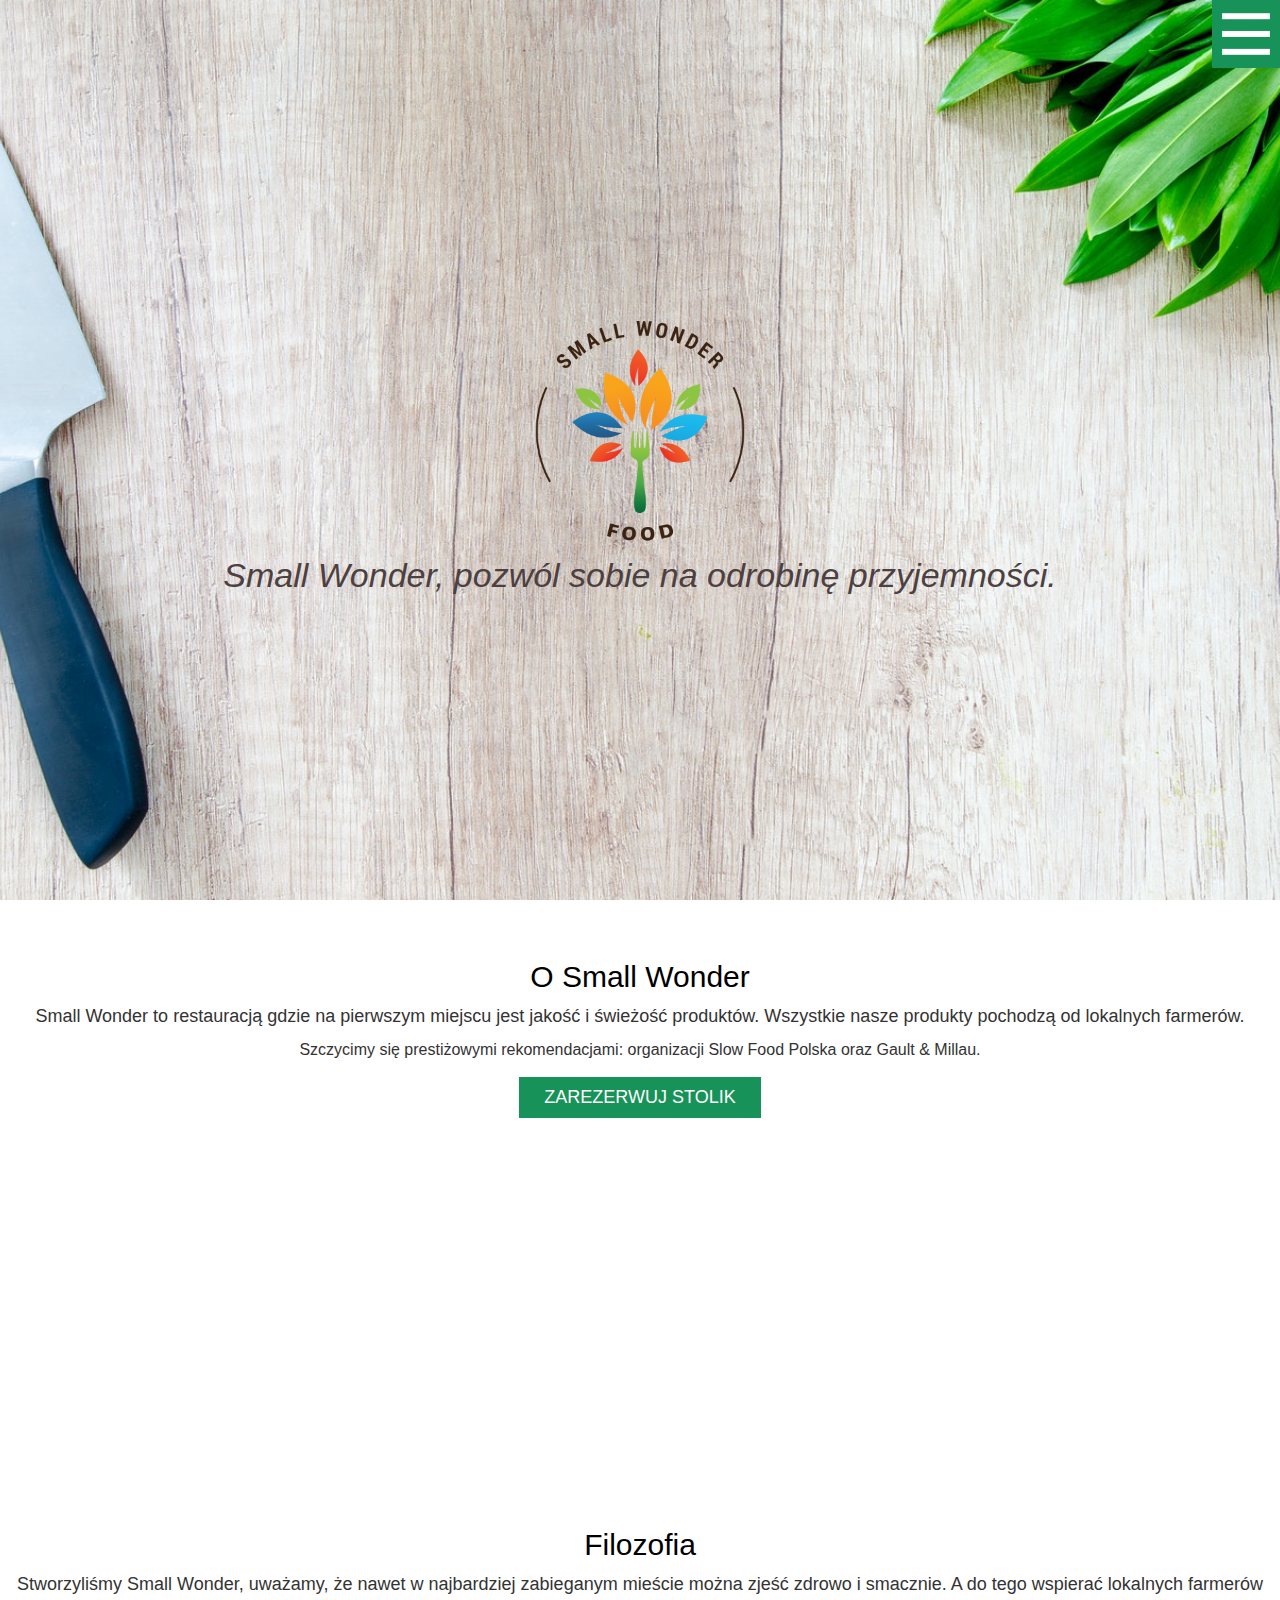
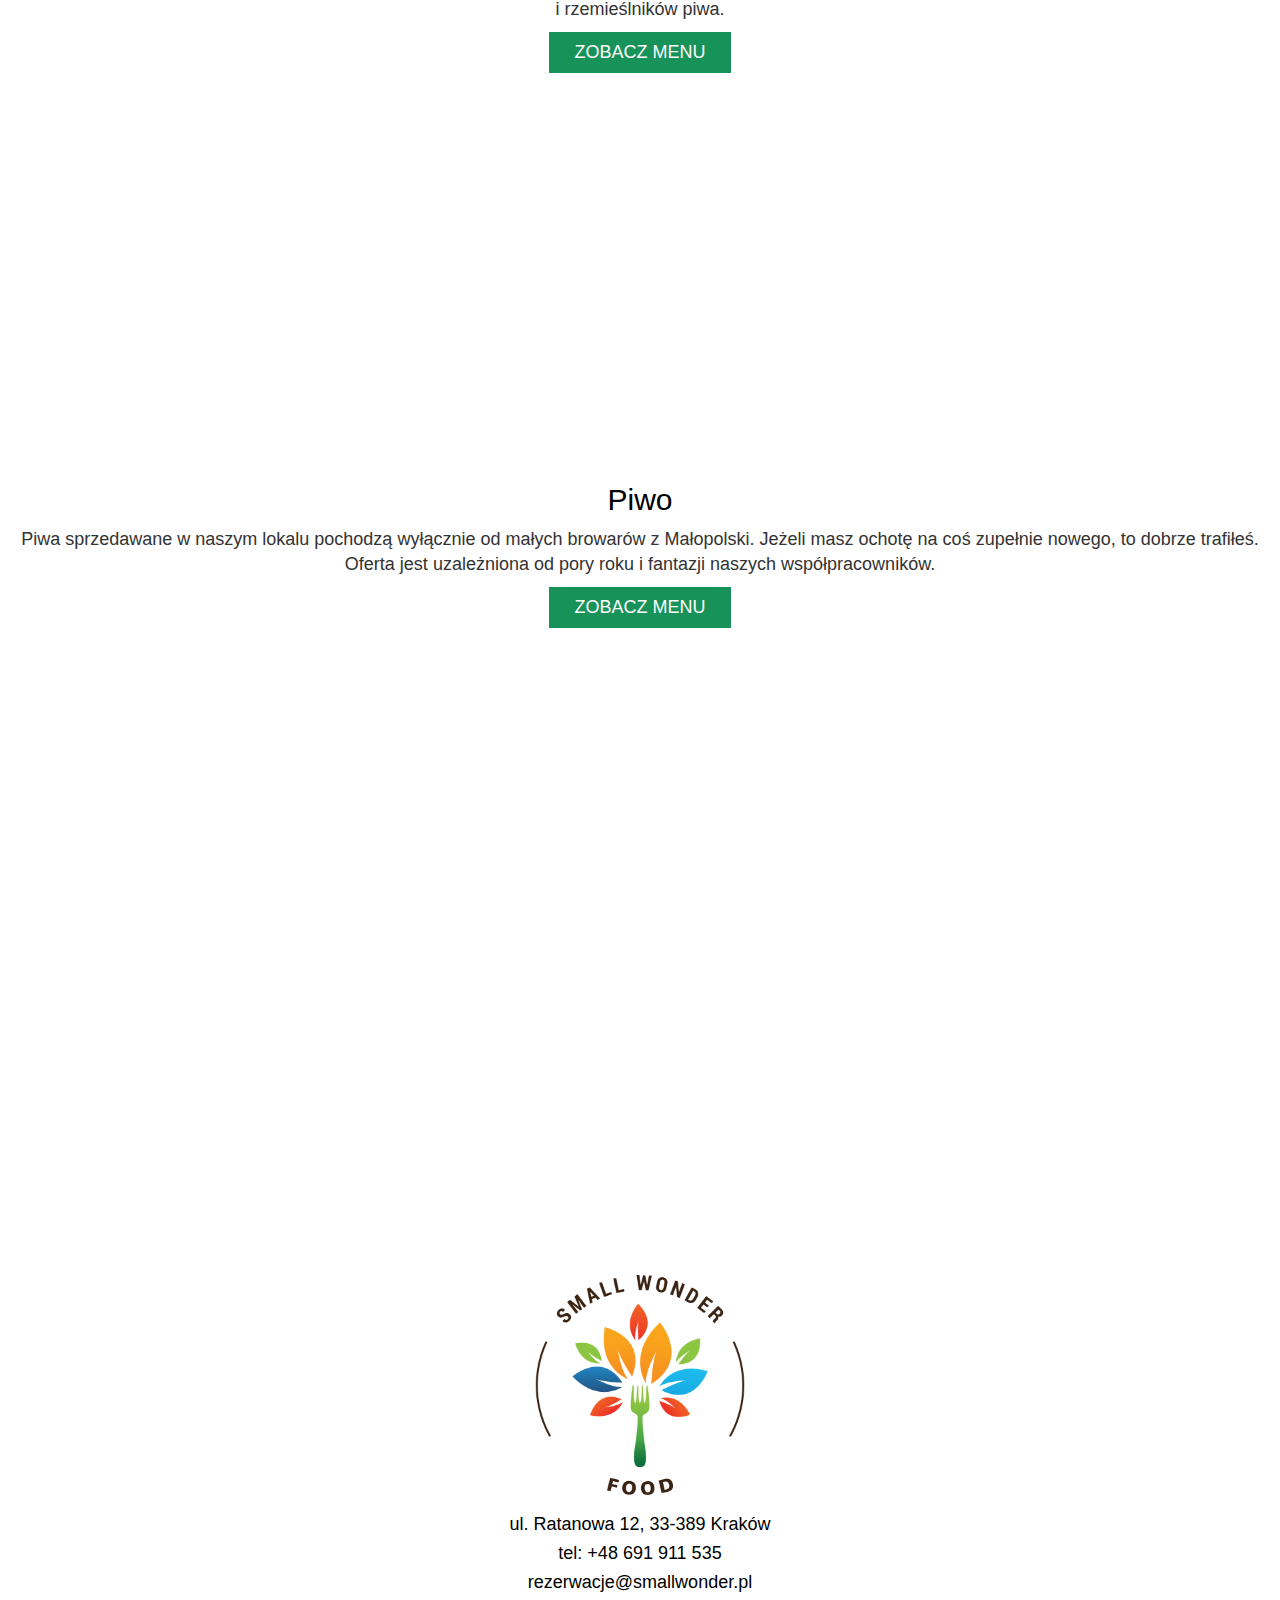
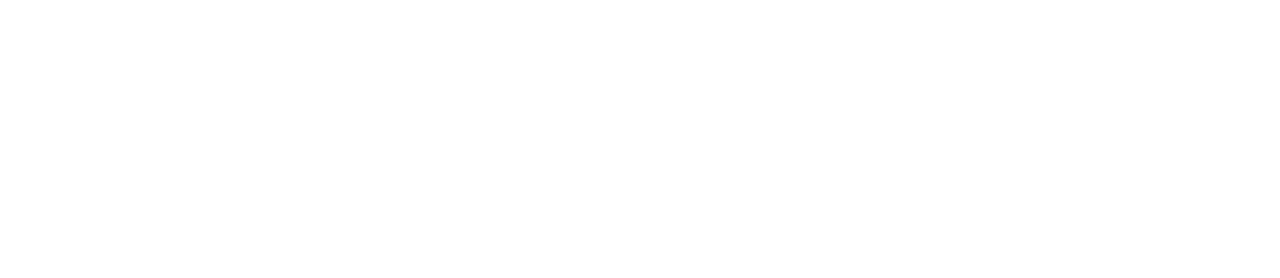
==== commit 661ed315: "change footer to bem methodologie and add mixins" ====
--- a/index.html
+++ b/index.html
@@ -87,14 +87,14 @@
 
     </main>
     <!-- Footer and contact -->
-    <footer>
-      <div class="container text-center content-center">
-        <img class="logo" src="img/logo.png" alt="small wonder logo">
-        <div class="contact">
-          <p>ul. Ratanowa 12, 33-389 Kraków</p>
-          <p>tel: +48 691 911 535</p>
-          <p>rezerwacje@smallwonder.pl</p>
-        </div>
+    <footer class="footer">
+      <div class="contact">
+        <img class="contact__logo" src="img/logo.png" alt="small wonder logo">
+          <ul class="contact__list">
+            <li class="contact__item">ul. Ratanowa 12, 33-389 Kraków</li>
+            <li class="contact__item">tel: +48 691 911 535</li>
+            <li class="contact__item">rezerwacje@smallwonder.pl</li>
+          </ul>
       </div>
     </footer>
   </div>
--- a/css/main.css
+++ b/css/main.css
@@ -33,7 +33,7 @@
 }
 
 h3 {
-  font-size: 2.4rem;
+  font-size: 2.6rem;
 }
 
 a {
@@ -162,6 +162,12 @@
   color: #4d4040;
 }
 
+.footer {
+  position: relative;
+  width: 100%;
+  height: 100vh;
+}
+
 .button {
   display: inline-block;
   padding: 10px 25px;
@@ -169,6 +175,28 @@
   background-color: #179258;
 }
 
+.contact {
+  position: relative;
+  top: 50%;
+  left: 50%;
+  -webkit-transform: translate(-50%, -50%);
+          transform: translate(-50%, -50%);
+}
+
+.contact__logo {
+  width: 250px;
+  margin: 0 auto;
+}
+
+.contact__list {
+  text-align: center;
+}
+
+.contact__item {
+  font-size: 1.8rem;
+  line-height: 1.6;
+}
+
 .article {
   text-align: center;
   padding: 50px 15px;
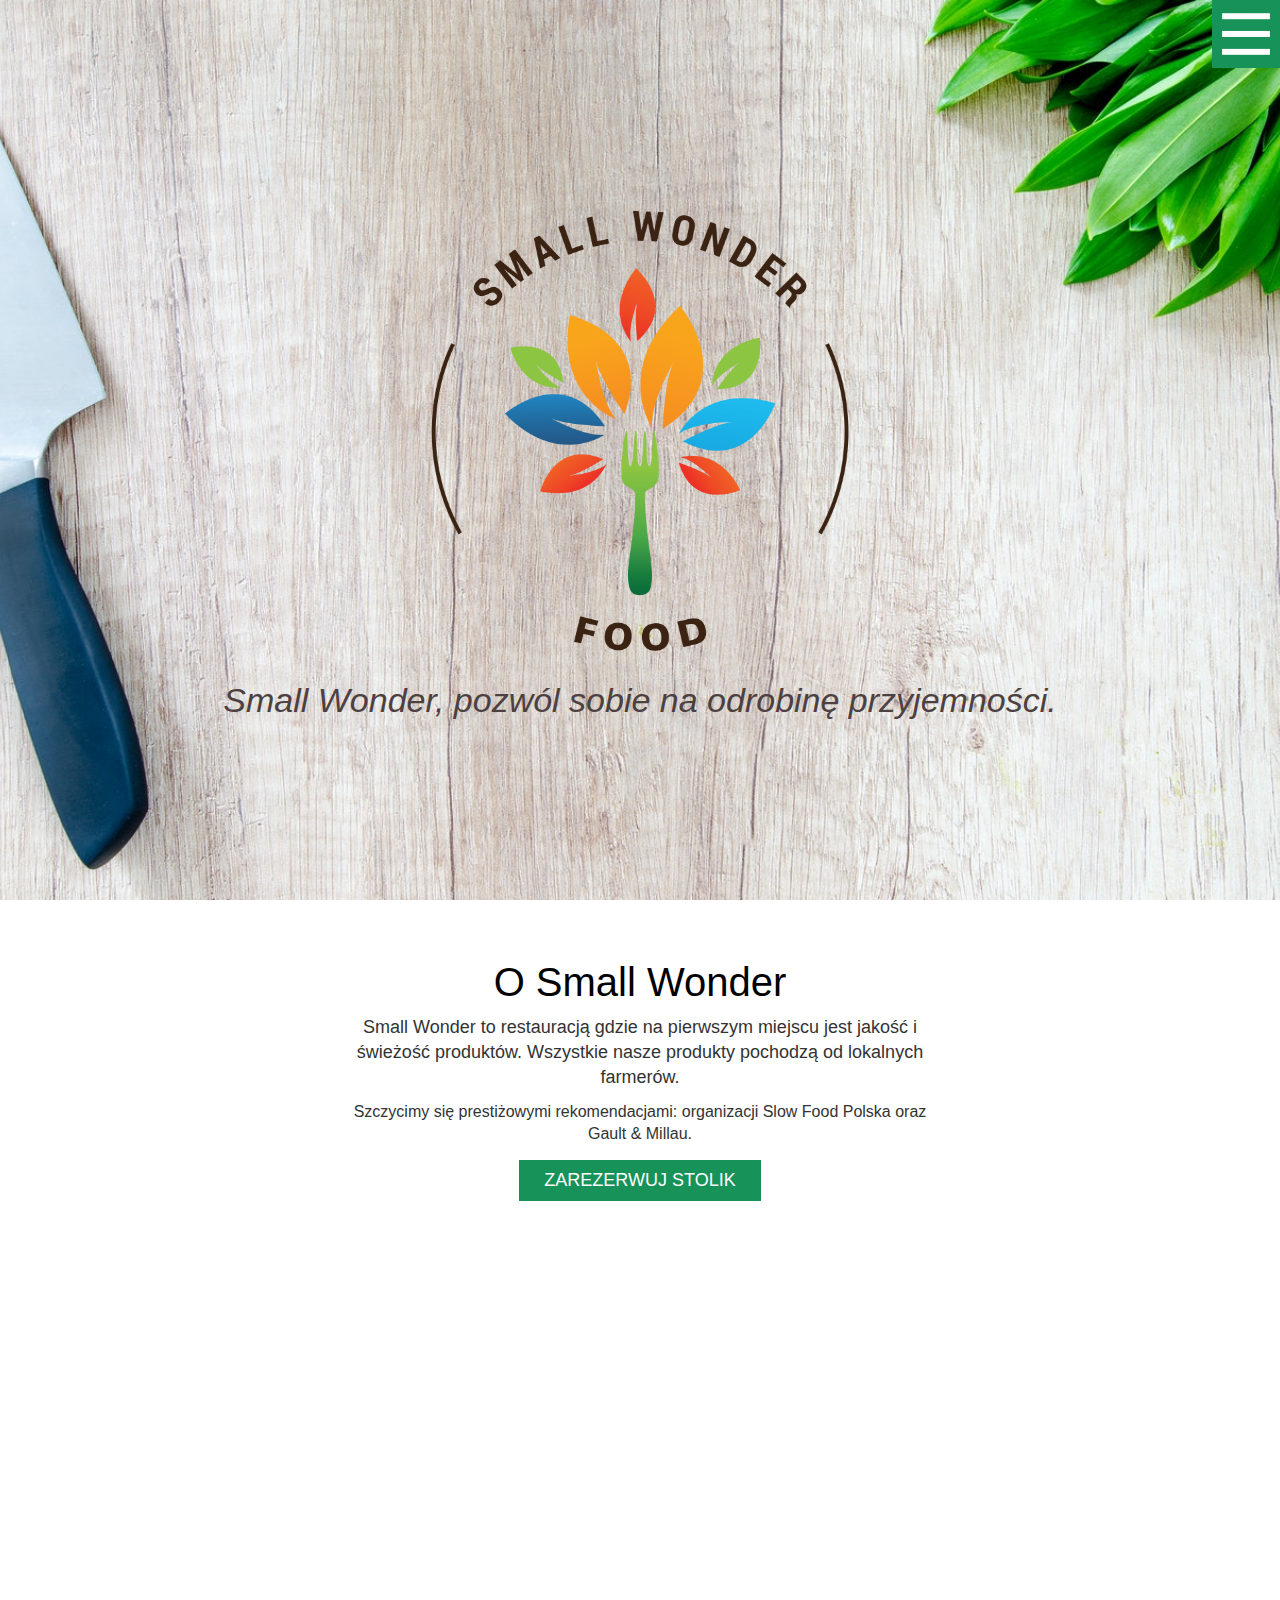
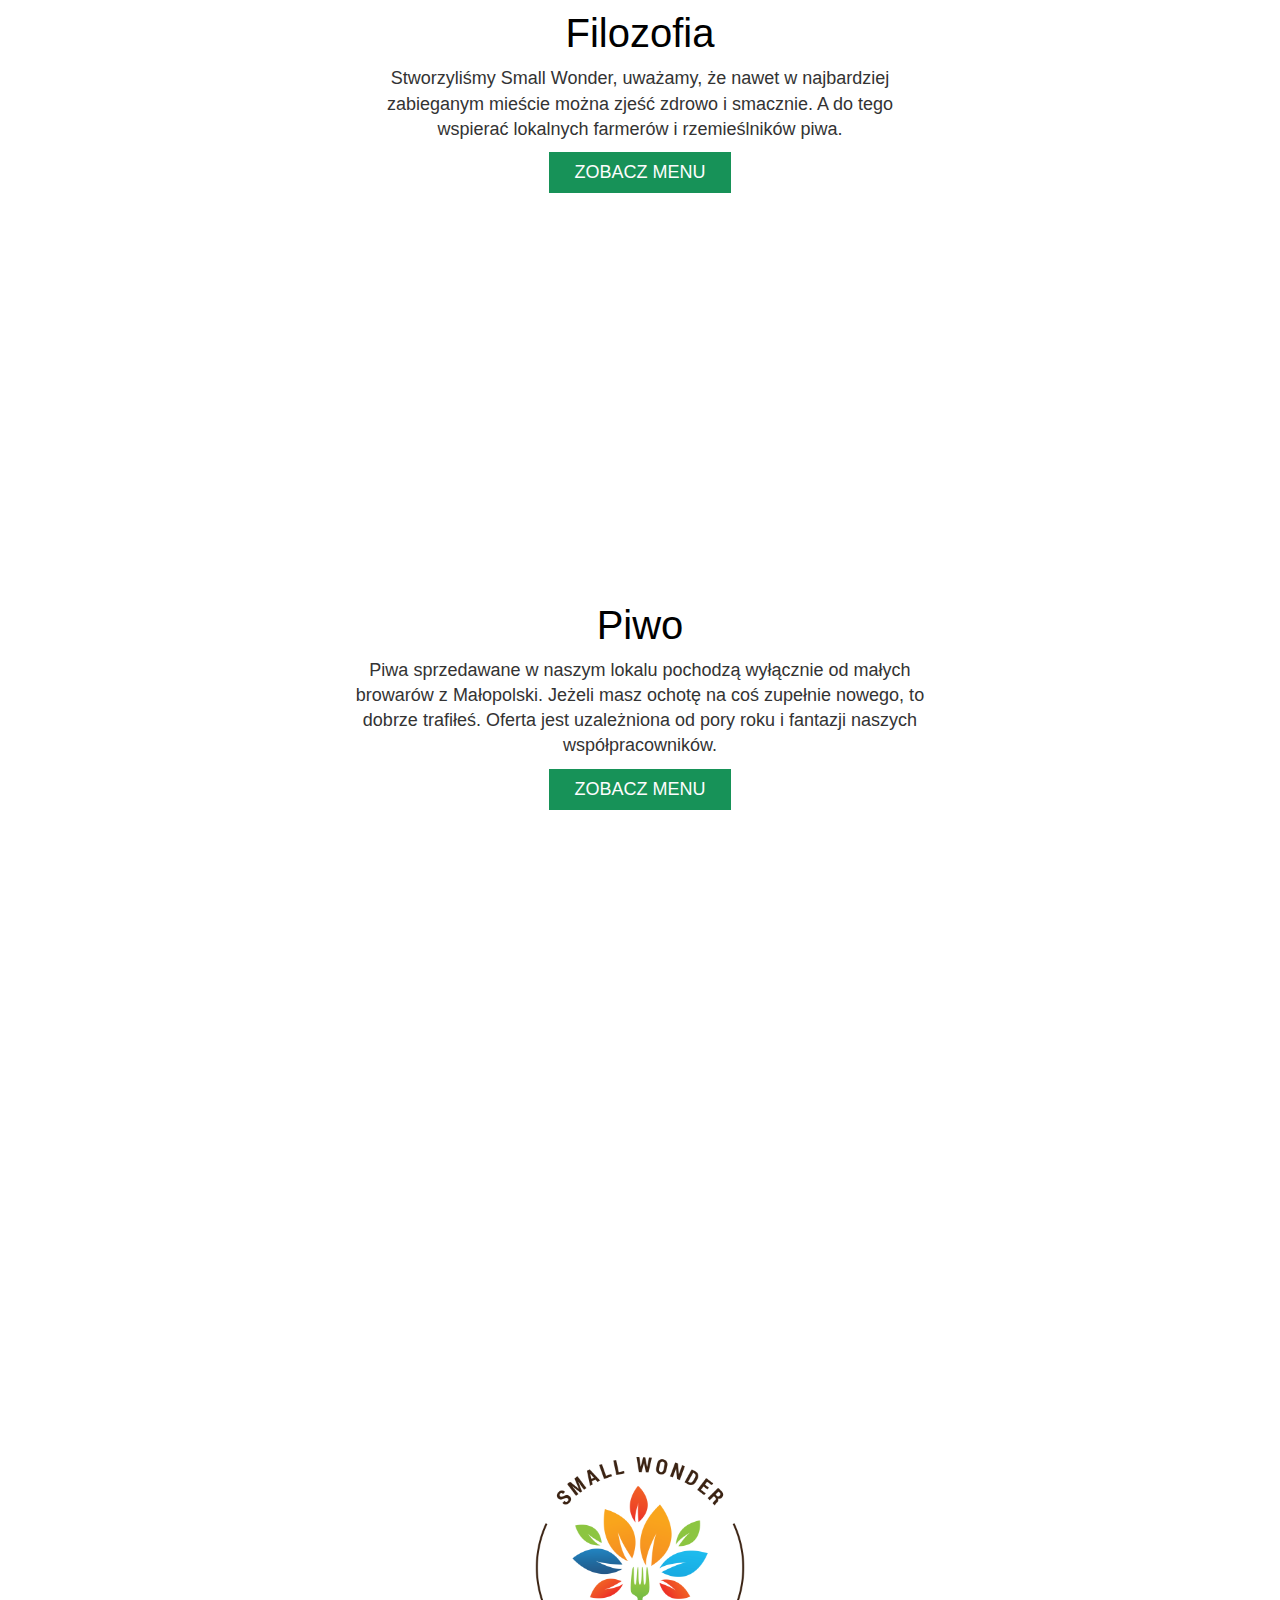
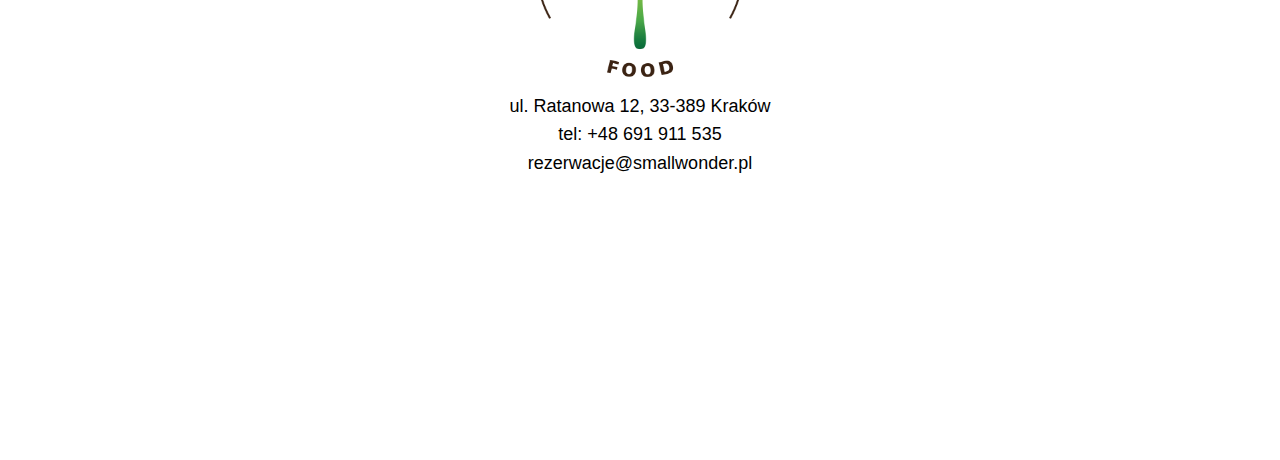
==== commit cf884495: "change contact subpage to bem methodologie and add media mixin" ====
--- a/index.html
+++ b/index.html
@@ -11,7 +11,7 @@
   <link rel="stylesheet" href="css/utilities.css">
   <link rel="stylesheet" href="css/main.css">
   <title>Small Wonder - Home</title>
-  <script src="js/main.js" defer></script> 
+  <script src="js/main.js" defer></script>
 </head>
 
 <body>
@@ -23,7 +23,7 @@
       </div>
       <div class="menu__container">
         <ul class="menu__main-menu-list">
-          <li class="menu__item"><a class="menu__link" class="active" href="./">Start</a></li>
+          <li class="menu__item"><a class="menu__link menu__link--active" class="active" href="./">Start</a></li>
           <li class="menu__item"><a class="menu__link" href="menu.html">Menu</a></li>
           <li class="menu__item"><a class="menu__link" href="imprezy.html">Imprezy</a></li>
           <li class="menu__item"><a class="menu__link" href="rezerwacja.html">Rezerwacja</a></li>
@@ -50,12 +50,14 @@
       <section class="about-us wrapper__about-us">
         <article class="article">
           <h2 class="article__title">O Small Wonder</h2>
-          <p class="article__lead">Small Wonder to restauracją gdzie na pierwszym miejscu jest jakość i świeżość produktów.
+          <p class="article__lead">Small Wonder to restauracją gdzie na pierwszym miejscu jest jakość i świeżość
+            produktów.
             Wszystkie nasze produkty pochodzą od lokalnych farmerów.</p>
-          <p class="article__small-text">Szczycimy się prestiżowymi rekomendacjami: organizacji Slow Food Polska oraz Gault &
+          <p class="article__small-text">Szczycimy się prestiżowymi rekomendacjami: organizacji Slow Food Polska oraz
+            Gault &
             Millau.</p>
           <a class="button" href="rezerwacja.html">Zarezerwuj stolik</a>
-          </article>
+        </article>
       </section>
 
       <div class="bg-img bg-img--about-us wrapper__bg-img "></div>
@@ -64,39 +66,41 @@
       <section class="philosophy wrapper__philosophy">
         <article class="article">
           <h2 class="article__title">Filozofia</h2>
-          <p class="article__lead">Stworzyliśmy Small Wonder, uważamy, że nawet w najbardziej zabieganym mieście można zjeść
+          <p class="article__lead">Stworzyliśmy Small Wonder, uważamy, że nawet w najbardziej zabieganym mieście można
+            zjeść
             zdrowo i smacznie. A do tego wspierać lokalnych farmerów i rzemieślników piwa.</p>
           <a class="button" href="menu.html">Zobacz menu</a>
-        </div>
-      </section>
+  </div>
+  </section>
 
-      <div class="bg-img bg-img--philosophy wrapper__bg-img "></div>
+  <div class="bg-img bg-img--philosophy wrapper__bg-img "></div>
 
-      <!-- Start our beers -->
-      <section class="our-beers wrapper__out-beers">
-        <article class="article">
-          <h2 class="article__title">Piwo</h2>
-          <p class="article__lead">Piwa sprzedawane w naszym lokalu pochodzą wyłącznie od małych browarów z Małopolski. Jeżeli
-            masz ochotę na coś zupełnie nowego, to dobrze trafiłeś. Oferta jest uzależniona od pory roku i fantazji
-            naszych współpracowników.</p>
-          <a class="button" href="menu.html">Zobacz menu</a>
-        </div>
-      </section>
+  <!-- Start our beers -->
+  <section class="our-beers wrapper__out-beers">
+    <article class="article">
+      <h2 class="article__title">Piwo</h2>
+      <p class="article__lead">Piwa sprzedawane w naszym lokalu pochodzą wyłącznie od małych browarów z Małopolski.
+        Jeżeli
+        masz ochotę na coś zupełnie nowego, to dobrze trafiłeś. Oferta jest uzależniona od pory roku i fantazji
+        naszych współpracowników.</p>
+      <a class="button" href="menu.html">Zobacz menu</a>
+      </div>
+  </section>
 
-      <div class="bg-img bg-img--our-beers wrapper__bg-img "></div>
+  <div class="bg-img bg-img--our-beers wrapper__bg-img "></div>
 
-    </main>
-    <!-- Footer and contact -->
-    <footer class="footer">
-      <div class="contact">
-        <img class="contact__logo" src="img/logo.png" alt="small wonder logo">
-          <ul class="contact__list">
-            <li class="contact__item">ul. Ratanowa 12, 33-389 Kraków</li>
-            <li class="contact__item">tel: +48 691 911 535</li>
-            <li class="contact__item">rezerwacje@smallwonder.pl</li>
-          </ul>
-      </div>
-    </footer>
+  </main>
+  <!-- Footer and contact -->
+  <footer class="footer wrapper__footer">
+    <div class="contact">
+      <img class="contact__logo" src="img/logo.png" alt="small wonder logo">
+      <ul class="contact__list">
+        <li class="contact__item">ul. Ratanowa 12, 33-389 Kraków</li>
+        <li class="contact__item">tel: +48 691 911 535</li>
+        <li class="contact__item">rezerwacje@smallwonder.pl</li>
+      </ul>
+    </div>
+  </footer>
   </div>
 </body>
 
--- a/css/main.css
+++ b/css/main.css
@@ -51,7 +51,7 @@
 }
 
 .menu__button {
-  position: absolute;
+  position: fixed;
   top: 0;
   right: 0;
   padding: 10px;
@@ -92,7 +92,14 @@
   transition: 0.5s ease-out;
 }
 
+@media (min-width: 640px) {
+  .menu__container {
+    padding: 25px 50px;
+  }
+}
+
 .menu__container--active {
+  position: fixed;
   top: 0;
 }
 
@@ -103,6 +110,10 @@
 
 .menu__link {
   font-size: 2.4rem;
+}
+
+.menu__link--active {
+  border-bottom: 1px solid #fdfdfd;
 }
 
 .menu__social-menu-list {
@@ -113,7 +124,7 @@
       -ms-flex-pack: justify;
           justify-content: space-between;
   margin-top: 25px;
-  width: 40%;
+  width: 120px;
 }
 
 .icon {
@@ -133,6 +144,157 @@
 
 .icon--menu {
   background-image: url(../img/icons/menu.png);
+}
+
+.subpage-header {
+  width: 100%;
+  height: 60vh;
+}
+
+.subpage-header--menu {
+  background: url("../img/menu-sm.jpg") no-repeat center center/cover;
+}
+
+.subpage-header--party {
+  background: url("../img/party-sm.jpg") no-repeat center center/cover;
+}
+
+.subpage-header--reservation {
+  background: url("../img/reservation-sm.jpg") no-repeat center center/cover;
+}
+
+.form {
+  padding: 40px 10px;
+}
+
+@media (min-width: 640px) {
+  .form {
+    width: 600px;
+    margin: 0 auto;
+  }
+}
+
+.form__container {
+  margin-top: 40px;
+}
+
+.form__input, .form__textarea, .form__select {
+  display: inline-block;
+  padding: 10px 15px;
+  margin: 5px 0 10px;
+  width: 100%;
+  border: 1px solid #b3b3b3;
+  border-radius: 2px;
+  background-color: #fdfdfd;
+  color: #333;
+  font-size: 2rem;
+  -webkit-box-shadow: 1px 1px 2px #b3b3b3;
+          box-shadow: 1px 1px 2px #b3b3b3;
+  outline: none;
+}
+
+.form__textarea {
+  font-family: 'Lato', sans-serif;
+  height: 150px;
+  resize: none;
+  color: #333;
+}
+
+.form__label {
+  font-size: 1.8rem;
+  float: left;
+}
+
+.form__button {
+  border: 0;
+  color: #fdfdfd;
+}
+
+.form__input:valid, .form__select:valid {
+  -webkit-box-shadow: 1px 1px 2px #179258;
+          box-shadow: 1px 1px 2px #179258;
+}
+
+.form__input:invalid, .form__input:invalid {
+  -webkit-box-shadow: 1px 1px 2px #bb2d1a;
+          box-shadow: 1px 1px 2px #bb2d1a;
+}
+
+.footer {
+  position: relative;
+  width: 100%;
+  height: 100vh;
+}
+
+.button {
+  display: inline-block;
+  padding: 10px 25px;
+  font-size: 1.8rem;
+  background-color: #179258;
+  cursor: pointer;
+}
+
+.contact {
+  text-align: center;
+  position: relative;
+  top: 50%;
+  left: 50%;
+  -webkit-transform: translate(-50%, -50%);
+          transform: translate(-50%, -50%);
+}
+
+@media (min-width: 640px) {
+  .contact--horizontal {
+    display: -webkit-box;
+    display: -ms-flexbox;
+    display: flex;
+    -webkit-box-pack: justify;
+        -ms-flex-pack: justify;
+            justify-content: space-between;
+    -webkit-box-align: center;
+        -ms-flex-align: center;
+            align-items: center;
+    width: 550px;
+  }
+}
+
+.contact__logo {
+  width: 250px;
+  margin: 0 auto;
+}
+
+@media (min-width: 640px) {
+  .contact__logo--horizontal {
+    margin: 0;
+  }
+}
+
+.contact__list {
+  margin-bottom: 10px;
+}
+
+.contact__item {
+  font-size: 1.8rem;
+  line-height: 1.6;
+}
+
+.contact__button {
+  margin-top: 10px;
+}
+
+.subpage-title {
+  padding: 25px;
+  font-size: 3.8rem;
+  text-align: center;
+  font-weight: 200;
+  text-transform: uppercase;
+}
+
+@media (min-width: 760px) {
+  .subpage-title {
+    padding: 50px;
+    font-size: 4rem;
+  }
 }
 
 .showcase {
@@ -150,11 +312,29 @@
           transform: translate(-50%, -50%);
 }
 
+@media (min-width: 640px) {
+  .showcase__container {
+    padding: 60px;
+  }
+}
+
 .showcase__logo {
   margin: 0 auto;
   width: 250px;
 }
 
+@media (min-width: 640px) {
+  .showcase__logo {
+    width: 200px;
+  }
+}
+
+@media (min-width: 1024px) {
+  .showcase__logo {
+    width: 500px;
+  }
+}
+
 .showcase__title {
   text-align: center;
   font-weight: 200;
@@ -162,48 +342,26 @@
   color: #4d4040;
 }
 
-.footer {
-  position: relative;
-  width: 100%;
-  height: 100vh;
-}
-
-.button {
-  display: inline-block;
-  padding: 10px 25px;
-  font-size: 1.8rem;
-  background-color: #179258;
-}
-
-.contact {
-  position: relative;
-  top: 50%;
-  left: 50%;
-  -webkit-transform: translate(-50%, -50%);
-          transform: translate(-50%, -50%);
-}
-
-.contact__logo {
-  width: 250px;
-  margin: 0 auto;
-}
-
-.contact__list {
-  text-align: center;
-}
-
-.contact__item {
-  font-size: 1.8rem;
-  line-height: 1.6;
-}
-
 .article {
   text-align: center;
-  padding: 50px 15px;
+  padding: 50px 10px;
+}
+
+@media (min-width: 640px) {
+  .article {
+    width: 600px;
+    margin: 0 auto;
+  }
 }
 
 .article__title {
   padding: 10px;
+}
+
+@media (min-width: 760px) {
+  .article__title {
+    font-size: 4rem;
+  }
 }
 
 .article__lead {
@@ -234,4 +392,113 @@
   background: url("../img/beer-sm.jpg") no-repeat center center/cover;
   background-attachment: fixed;
 }
+
+.restaurant-menu {
+  text-align: center;
+  padding: 10px;
+}
+
+.restaurant-menu__type-of-dish {
+  margin-bottom: 40px;
+}
+
+.restaurant-menu__type-of-dish-title {
+  font-size: 3rem;
+  color: #333;
+}
+
+.restaurant-menu__dish-box {
+  padding: 10px;
+}
+
+.restaurant-menu__dish-name {
+  margin-bottom: 5px;
+}
+
+.restaurant-menu__dish-price {
+  font-size: 1.6rem;
+  color: #179258;
+}
+
+.party {
+  text-align: center;
+}
+
+.party__header {
+  padding: 10px;
+  margin-bottom: 60px;
+}
+
+@media (min-width: 640px) {
+  .party__header {
+    width: 600px;
+    margin: 0 auto;
+  }
+}
+
+.party__article {
+  padding: 60px 10px;
+  background-color: #179258;
+}
+
+@media (min-width: 640px) {
+  .party__container {
+    width: 600px;
+    margin: 0 auto;
+  }
+}
+
+.party__title {
+  color: #fdfdfd;
+  margin-bottom: 20px;
+}
+
+.party__lead--white-text {
+  color: #fdfdfd;
+}
+
+.party__seets {
+  margin-top: 40px;
+  font-size: 8rem;
+  color: #fdfdfd;
+}
+
+.party__seets-title {
+  color: #fdfdfd;
+  font-size: 2.6rem;
+  text-transform: uppercase;
+  margin-bottom: 10px;
+}
+
+.party__small-text {
+  padding: 0 20px;
+  font-size: 1.6em;
+  color: #fdfdfd;
+}
+
+.reservation {
+  text-align: center;
+}
+
+@media (min-width: 640px) {
+  .reservation {
+    width: 600px;
+    margin: 0 auto;
+  }
+}
+
+.contact-card {
+  position: relative;
+  height: 80vh;
+}
+
+.map {
+  height: 100vh;
+  overflow: hidden;
+}
+
+.map__frame {
+  width: 100%;
+  height: 100vh;
+}
 /*# sourceMappingURL=main.css.map */